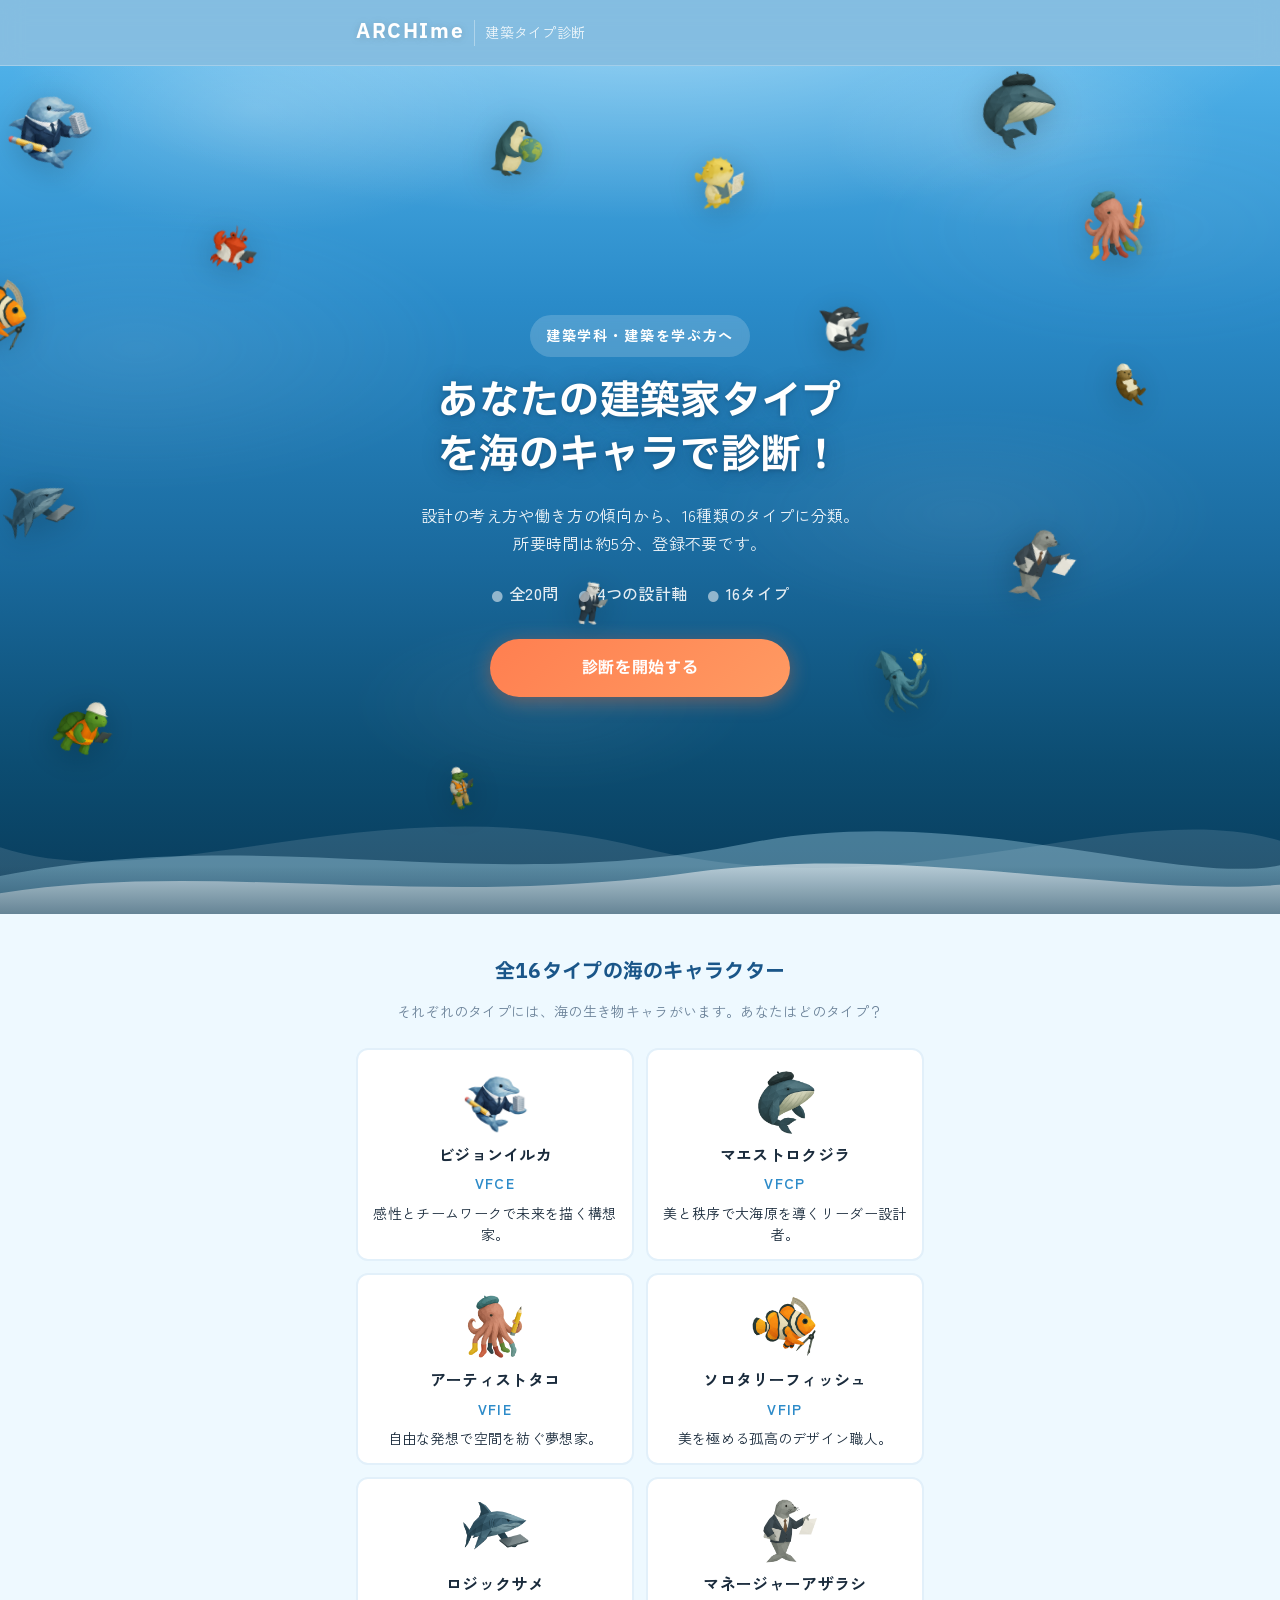
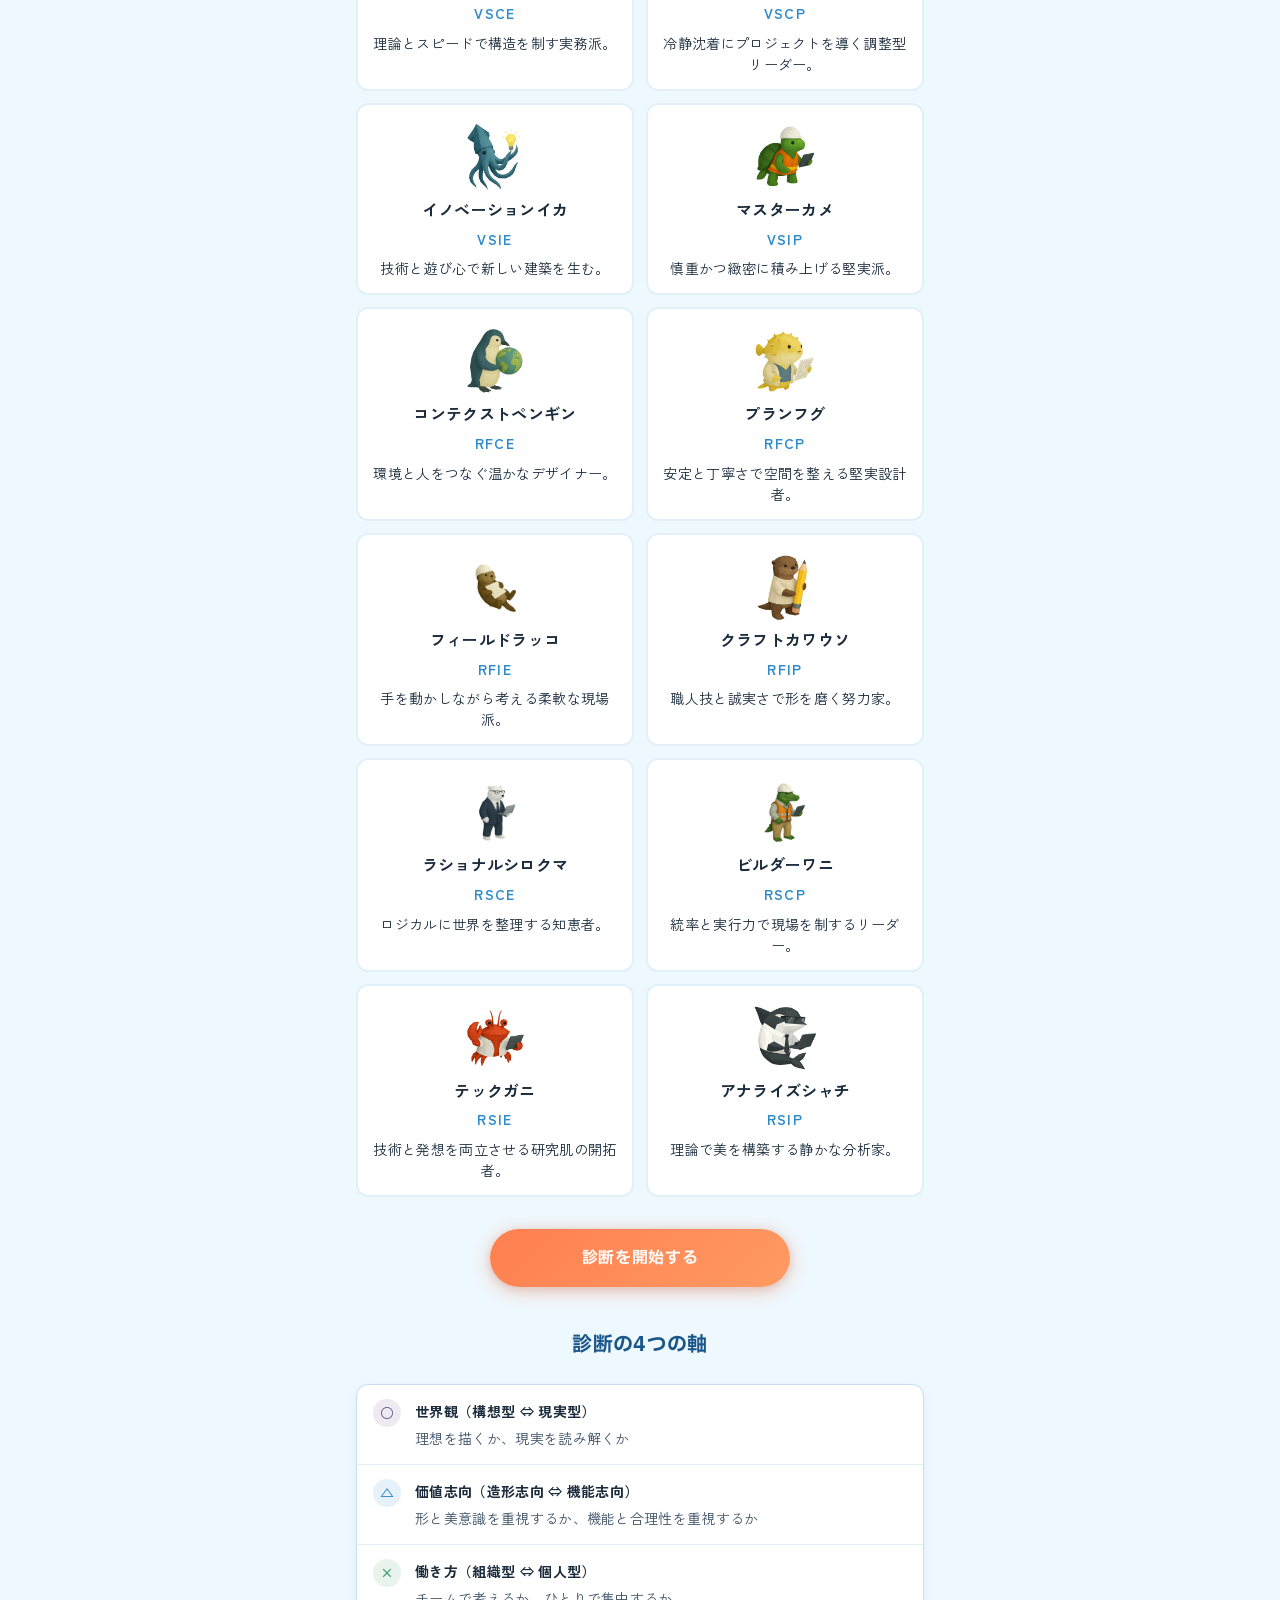
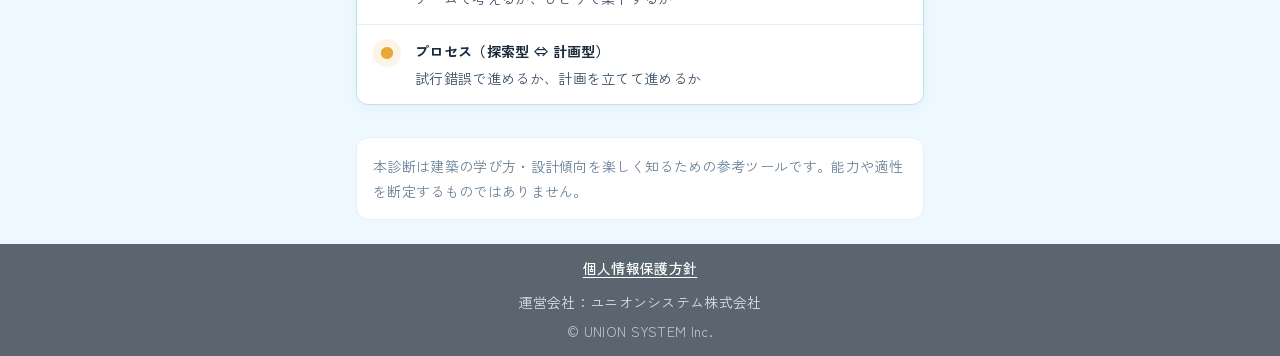
==== index.html @ 2ee2df5c "Enhance sharing functionality in index.html with a new share panel; update styles in style.css for i" ====
<!DOCTYPE html>
<html lang="ja">
<head>
<meta charset="UTF-8">
<meta name="viewport" content="width=device-width, initial-scale=1.0, viewport-fit=cover">
<title>ARCHIme｜建築タイプ診断</title>
<meta name="description" content="20問・約5分。4つの設計軸から、あなたの建築家タイプ（全16種）を診断します。">
<meta property="og:type" content="website">
<meta property="og:title" content="ARCHIme｜建築タイプ診断">
<meta property="og:description" content="あなたはどんな建築家タイプ？ 無料・登録不要で診断できます。">
<meta property="og:locale" content="ja_JP">
<meta property="og:image" content="assets/og.svg" id="meta-og-image">
<meta name="twitter:card" content="summary_large_image">
<link rel="icon" href="assets/favicon.svg" type="image/svg+xml">
<link rel="preconnect" href="https://fonts.googleapis.com">
<link rel="preconnect" href="https://fonts.gstatic.com" crossorigin>
<link href="https://fonts.googleapis.com/css2?family=IBM+Plex+Sans+JP:wght@500;600;700&family=Zen+Kaku+Gothic+New:wght@400;500;700&display=swap" rel="stylesheet">
<link rel="stylesheet" href="https://cdnjs.cloudflare.com/ajax/libs/font-awesome/6.5.1/css/all.min.css">
<link rel="stylesheet" href="assets/css/style.css">
<script async src="https://www.googletagmanager.com/gtag/js?id=G-6DW8SG2958"></script>
<script>
  window.dataLayer = window.dataLayer || [];
  function gtag(){dataLayer.push(arguments);}
  gtag('js', new Date());
  gtag('config', 'G-6DW8SG2958');
</script>
</head>
<body class="view-intro">

<header class="site-header">
  <div class="site-header-inner">
    <a class="site-logo" href="#" onclick="restart();return false;">ARCHIme</a>
    <span class="site-tag">建築タイプ診断</span>
  </div>
</header>

<div class="app">

  <section id="view-intro" class="view active">
    <div class="hero-sea">
      <div class="hero-ocean-bg" aria-hidden="true">
        <div class="hero-sunlight"></div>
        <div class="hero-caustics"></div>
        <ul class="hero-bubbles">
          <li></li><li></li><li></li><li></li><li></li>
          <li></li><li></li><li></li><li></li><li></li>
        </ul>
      </div>
      <div class="hero-wave hero-wave-back" aria-hidden="true"></div>
      <div class="hero-wave hero-wave-mid" aria-hidden="true"></div>
      <div class="hero-wave hero-wave-front" aria-hidden="true"></div>
      <div class="hero-seabed" aria-hidden="true"></div>
      <div class="hero-chars" id="hero-chars" aria-hidden="true"></div>
      <div class="hero-content">
        <p class="hero-kicker">建築学科・建築を学ぶ方へ</p>
        <h1 class="hero-title">あなたの建築家タイプを海のキャラで診断！</h1>
        <p class="hero-lead">設計の考え方や働き方の傾向から、16種類のタイプに分類。<br>所要時間は約5分、登録不要です。</p>
        <div class="hero-meta">
          <span>全20問</span>
          <span>4つの設計軸</span>
          <span>16タイプ</span>
        </div>
        <button type="button" class="btn-cta" onclick="startQuiz()">診断を開始する</button>
      </div>
    </div>

    <div class="intro-body">
      <section class="types-zukan">
        <h2 class="section-title">全16タイプの海のキャラクター</h2>
        <p class="section-lead">それぞれのタイプには、海の生き物キャラがいます。あなたはどのタイプ？</p>
        <div class="types-grid" id="intro-types"></div>
        <div class="cta-wrap">
          <button type="button" class="btn-cta" onclick="startQuiz()">診断を開始する</button>
        </div>
      </section>

      <section class="axes-section">
        <h2 class="section-title">診断の4つの軸</h2>
        <ul class="axes-list">
          <li style="--ac:var(--axis-v)"><span class="sym">○</span><div><h3>世界観（構想型 ⇔ 現実型）</h3><p>理想を描くか、現実を読み解くか</p></div></li>
          <li style="--ac:var(--axis-f)"><span class="sym">△</span><div><h3>価値志向（造形志向 ⇔ 機能志向）</h3><p>形と美意識を重視するか、機能と合理性を重視するか</p></div></li>
          <li style="--ac:var(--axis-c)"><span class="sym">×</span><div><h3>働き方（組織型 ⇔ 個人型）</h3><p>チームで考えるか、ひとりで集中するか</p></div></li>
          <li style="--ac:var(--axis-e)"><span class="sym">●</span><div><h3>プロセス（探索型 ⇔ 計画型）</h3><p>試行錯誤で進めるか、計画を立てて進めるか</p></div></li>
        </ul>
      </section>

      <p class="disclaimer">本診断は建築の学び方・設計傾向を楽しく知るための参考ツールです。能力や適性を断定するものではありません。</p>
    </div>
  </section>

  <section id="view-quiz" class="view">
    <h2 class="quiz-page-title">質問に回答する</h2>
    <div class="quiz-sticky">
      <div class="quiz-progress-meta">
        <span class="count" id="prog-text">回答済み <em>0</em> / 20問</span>
        <span id="prog-pct">0%</span>
      </div>
      <div class="quiz-track"><div class="quiz-fill" id="prog-fill"></div></div>
      <p class="quiz-hint-top">下にスクロールしながら、おおよそ当てはまるものを選んでください。</p>
      <p class="quiz-milestone" id="quiz-milestone" aria-live="polite"></p>
    </div>
    <div class="q-list" id="q-list"></div>
    <button class="quiz-fab" id="quiz-fab" onclick="finishQuiz()">すべて回答しました — 結果を見る</button>
  </section>

  <section id="view-loading" class="view">
    <div class="load-wrap">
      <div class="load-dots"><i></i><i></i><i></i></div>
      <p>診断結果を集計しています</p>
      <span id="load-tease">4つの設計軸からタイプを判定中です</span>
    </div>
  </section>

  <section id="view-result" class="view">
    <div class="board-stage" id="board-stage">
      <p class="board-watermark">ARCHIme</p>
      <div class="board-sheet board-reveal">
        <div class="board-meta">
          <p class="board-label">TYPE RESULT</p>
          <p class="board-stamp" id="r-code"></p>
          <h1 class="board-name" id="r-name"></h1>
          <p class="board-tagline" id="r-tagline"></p>
          <div class="board-legend" id="r-pills"></div>
        </div>
        <div class="board-cutout" id="board-cutout">
          <span class="tape tape-tl" aria-hidden="true"></span>
          <span class="tape tape-br" aria-hidden="true"></span>
          <div class="cutout-inner">
            <img id="r-illust" class="cutout-illust" alt="" hidden>
            <div class="cutout-emoji" id="r-emoji"></div>
          </div>
        </div>
      </div>

      <div class="board-panel board-persona">
        <h2 class="board-section-title">人物像</h2>
        <p class="board-desc" id="r-desc"></p>
      </div>

      <div class="board-panel board-balance">
        <h2 class="board-section-title">4つの設計軸バランス</h2>
        <p class="board-balance-hint">20問の回答から、各軸でどちらの傾向が強いかを％で示しています。</p>
        <div class="axis-chart" id="r-bars"></div>
      </div>

      <div class="board-actions">
        <div class="board-share">
          <div class="share-expand-wrap">
            <button type="button" class="share-btn share-toggle" id="sh-share" onclick="toggleSharePanel()" aria-label="シェア">
              <i class="fa fa-share-alt"></i>
            </button>
            <div class="share-panel" id="sh-panel" hidden>
              <button type="button" class="share-panel-btn x" id="sh-x" aria-label="X（Twitter）でシェア">
                <i class="fa-brands fa-x-twitter"></i>
              </button>
              <button type="button" class="share-panel-btn insta" id="sh-insta" aria-label="Instagramでシェア">
                <i class="fa-brands fa-instagram"></i>
              </button>
            </div>
          </div>
          <button type="button" class="share-btn img" id="sh-img">画像保存</button>
          <button type="button" class="share-btn copy" id="sh-copy">URL</button>
        </div>
        <p class="share-status" id="sh-status"></p>
        <button type="button" class="board-open-sheet" onclick="openBoardSheet()">くわしく読む</button>
        <button type="button" class="btn-restart board-restart" onclick="restart()">最初からやり直す</button>
      </div>
    </div>

    <div class="board-sheet-overlay" id="board-overlay" onclick="closeBoardSheet(event)">
      <div class="board-sheet-panel" onclick="event.stopPropagation()">
        <div class="sheet-handle" aria-hidden="true"></div>
        <div class="sheet-head">
          <h2 class="sheet-title">設計シート詳細</h2>
          <button type="button" class="sheet-close" onclick="closeBoardSheet()" aria-label="閉じる">×</button>
        </div>
        <div class="sheet-scroll">
          <details class="sheet-section" open>
            <summary><span class="section-title">強み・気をつけたい点</span><span class="chev">▼</span></summary>
            <div class="section-body">
              <div class="sw-grid">
                <div class="sw-box s"><h4>強み</h4><div id="r-str"></div></div>
                <div class="sw-box w"><h4>気をつけたい点</h4><div id="r-wek"></div></div>
              </div>
            </div>
          </details>
          <details class="sheet-section" open>
            <summary><span class="section-title">建築学生あるある</span><span class="chev">▼</span></summary>
            <div class="section-body"><div class="linelist" id="r-anec"></div></div>
          </details>
          <details class="sheet-section" open>
            <summary><span class="section-title">向いている進路</span><span class="chev">▼</span></summary>
            <div class="section-body"><div class="taglist" id="r-career"></div></div>
          </details>
          <details class="sheet-section" open>
            <summary><span class="section-title">チームでの役割</span><span class="chev">▼</span></summary>
            <div class="section-body"><div class="linelist" id="r-role"></div></div>
          </details>
          <details class="sheet-section" open>
            <summary><span class="section-title">他タイプとの相性</span><span class="chev">▼</span></summary>
            <div class="section-body"><div class="compat-grid">
              <div><h4>相性が良いタイプ</h4><div id="r-good"></div></div>
              <div><h4>すれ違いやすいタイプ</h4><div id="r-bad"></div></div>
            </div></div>
          </details>
          <details class="sheet-section" open>
            <summary><span class="section-title">全16タイプ一覧</span><span class="chev">▼</span></summary>
            <div class="section-body"><div class="types-all-grid" id="r-all-types"></div></div>
          </details>
          <p class="disclaimer">本診断は建築の学び方・設計傾向を楽しく知るための参考ツールです。能力や適性を断定するものではありません。</p>
          <button type="button" class="btn-restart" onclick="restart()">最初からやり直す</button>
        </div>
      </div>
    </div>
  </section>

</div>

<footer class="site-footer">
  <div class="site-footer-inner">
    <a class="footer-link" href="https://www.unions.co.jp/privacy/" target="_blank" rel="noopener noreferrer">個人情報保護方針</a>
    <p class="footer-org">運営会社：ユニオンシステム株式会社</p>
    <p class="footer-copy">© UNION SYSTEM Inc.</p>
  </div>
</footer>

<canvas id="sr-canvas" class="sr-canvas" width="1080" height="1350"></canvas>

<script src="assets/js/app.js" defer></script>
</body>
</html>
---- assets/css/style.css ----
:root {
  --sea-900: #0c3d62;
  --sea-800: #1a5689;
  --sea-700: #2470a8;
  --sea-600: #2d8bc9;
  --sea-500: #5eb8e8;
  --sea-400: #89cff0;
  --sea-200: #b8e4f7;
  --sea-100: #dff3fc;
  --sea-50: #eef9ff;
  --accent: #ff7f50;
  --accent-dark: #e86a3a;
  --accent-glow: rgba(255, 127, 80, .4);
  --ink: #1a2b3c;
  --ink-soft: #3d5166;
  --ink-mute: #6b8299;
  --bg: var(--sea-50);
  --paper: #fff;
  --line: #c5dff0;
  --line-light: #e2f0fa;
  --type: var(--sea-800);
  --type-soft: var(--sea-100);
  --type-deep: var(--sea-900);
  --footer-bg: #5a6570;
  --radius: 12px;
  --radius-pill: 999px;
  --font: 'Zen Kaku Gothic New', 'Hiragino Sans', 'Yu Gothic', sans-serif;
  --font-display: 'IBM Plex Sans JP', 'Zen Kaku Gothic New', sans-serif;
  --max: 600px;
  --axis-v: #6b5b8a;
  --axis-f: #2d8bc9;
  --axis-c: #3d9a6e;
  --axis-e: #e8a838;
}

*, *::before, *::after { box-sizing: border-box; margin: 0; padding: 0; }
html { scroll-behavior: smooth; }
body {
  font-family: var(--font);
  font-size: 16px;
  color: var(--ink);
  background: var(--bg);
  line-height: 1.85;
  letter-spacing: .02em;
  -webkit-font-smoothing: antialiased;
  overflow-x: hidden;
}
button { font-family: inherit; cursor: pointer; border: none; background: none; }
a { color: inherit; text-decoration: none; }

/* ── Header ── */
.site-header {
  position: sticky;
  top: 0;
  z-index: 100;
  transition: background .3s, border-color .3s;
}
body.view-intro .site-header {
  background: rgba(46, 140, 200, .55);
  border-bottom: 1px solid rgba(255, 255, 255, .25);
  backdrop-filter: blur(12px);
  position: sticky;
}
body:not(.view-intro) .site-header {
  background: rgba(255, 255, 255, .94);
  border-bottom: 1px solid var(--line);
  backdrop-filter: blur(8px);
}
.site-header-inner {
  max-width: var(--max);
  margin: 0 auto;
  padding: 14px 16px;
  display: flex;
  align-items: baseline;
  gap: 10px;
}
.site-logo {
  font-family: var(--font-display);
  font-weight: 700;
  font-size: 20px;
  letter-spacing: .08em;
}
body.view-intro .site-logo { color: #fff; text-shadow: 0 1px 8px rgba(0,0,0,.15); }
body:not(.view-intro) .site-logo { color: var(--sea-800); }
.site-tag {
  font-size: 14px;
  padding-left: 10px;
  border-left: 1px solid rgba(255,255,255,.35);
}
body.view-intro .site-tag { color: rgba(255,255,255,.85); }
body:not(.view-intro) .site-tag { color: var(--ink-mute); border-left-color: var(--line); }

.app { max-width: var(--max); margin: 0 auto; }
body.view-intro .app { max-width: none; }
.view { display: none; }
.view.active { display: block; }

/* ── Hero (案1) ── */
.hero-sea {
  position: relative;
  min-height: calc(100dvh - 52px);
  min-height: calc(100svh - 52px);
  display: flex;
  align-items: center;
  justify-content: center;
  padding: 80px 12px 48px;
  overflow: hidden;
  background: linear-gradient(180deg, #4eb0e8 0%, #2a8bc9 28%, #1a6a9e 58%, #0c4d72 82%, #083a58 100%);
}
.hero-ocean-bg {
  position: absolute;
  inset: 0;
  pointer-events: none;
  z-index: 0;
}
.hero-sunlight {
  position: absolute;
  inset: 0;
  background:
    radial-gradient(ellipse 90% 45% at 50% -8%, rgba(255, 255, 255, .45) 0%, transparent 58%),
    radial-gradient(ellipse 40% 30% at 20% 5%, rgba(255, 255, 255, .18) 0%, transparent 50%),
    radial-gradient(ellipse 35% 25% at 80% 8%, rgba(255, 255, 255, .14) 0%, transparent 45%);
}
.hero-caustics {
  position: absolute;
  inset: -20%;
  opacity: .22;
  background:
    radial-gradient(ellipse 28% 18% at 22% 38%, rgba(255, 255, 255, .35) 0%, transparent 70%),
    radial-gradient(ellipse 22% 14% at 68% 52%, rgba(255, 255, 255, .28) 0%, transparent 68%),
    radial-gradient(ellipse 18% 12% at 45% 68%, rgba(255, 255, 255, .22) 0%, transparent 65%),
    radial-gradient(ellipse 24% 16% at 78% 28%, rgba(255, 255, 255, .2) 0%, transparent 70%);
  animation: causticsShift 14s ease-in-out infinite alternate;
}
@keyframes causticsShift {
  from { transform: translate(-2%, -1%) scale(1); }
  to { transform: translate(2%, 2%) scale(1.04); }
}
.hero-bubbles {
  position: absolute;
  inset: 0;
  list-style: none;
  margin: 0;
  padding: 0;
}
.hero-bubbles li {
  position: absolute;
  bottom: -20px;
  border-radius: 50%;
  background: radial-gradient(circle at 30% 28%, rgba(255, 255, 255, .75) 0%, rgba(255, 255, 255, .15) 45%, rgba(255, 255, 255, .05) 100%);
  border: 1px solid rgba(255, 255, 255, .35);
  animation: bubbleRise linear infinite;
}
.hero-bubbles li:nth-child(1)  { left: 8%;  width: 10px; height: 10px; animation-duration: 9s;  animation-delay: 0s; }
.hero-bubbles li:nth-child(2)  { left: 18%; width: 14px; height: 14px; animation-duration: 11s; animation-delay: 1.2s; }
.hero-bubbles li:nth-child(3)  { left: 32%; width: 8px;  height: 8px;  animation-duration: 8s;  animation-delay: 2.5s; }
.hero-bubbles li:nth-child(4)  { left: 48%; width: 16px; height: 16px; animation-duration: 13s; animation-delay: .8s; }
.hero-bubbles li:nth-child(5)  { left: 62%; width: 11px; height: 11px; animation-duration: 10s; animation-delay: 3s; }
.hero-bubbles li:nth-child(6)  { left: 74%; width: 9px;  height: 9px;  animation-duration: 12s; animation-delay: 1.8s; }
.hero-bubbles li:nth-child(7)  { left: 86%; width: 13px; height: 13px; animation-duration: 9.5s; animation-delay: 4s; }
.hero-bubbles li:nth-child(8)  { left: 12%; width: 7px;  height: 7px;  animation-duration: 14s; animation-delay: 5s; }
.hero-bubbles li:nth-child(9)  { left: 55%; width: 12px; height: 12px; animation-duration: 11.5s; animation-delay: 2s; }
.hero-bubbles li:nth-child(10) { left: 92%; width: 8px;  height: 8px;  animation-duration: 10.5s; animation-delay: 3.5s; }
@keyframes bubbleRise {
  0% { transform: translateY(0) translateX(0); opacity: 0; }
  8% { opacity: .85; }
  90% { opacity: .5; }
  100% { transform: translateY(-105vh) translateX(12px); opacity: 0; }
}
.hero-wave {
  position: absolute;
  left: 0;
  right: 0;
  bottom: 0;
  pointer-events: none;
  z-index: 1;
}
.hero-wave-back {
  height: 160px;
  background: url("data:image/svg+xml,%3Csvg xmlns='http://www.w3.org/2000/svg' viewBox='0 0 1200 120' preserveAspectRatio='none'%3E%3Cpath d='M0,70 C150,110 350,20 600,70 C850,120 1050,30 1200,65 L1200,120 L0,120 Z' fill='rgba(255,255,255,0.12)'/%3E%3C/svg%3E") center bottom / 100% 100% no-repeat;
  animation: waveDrift 9s ease-in-out infinite alternate;
}
.hero-wave-mid {
  height: 130px;
  background: url("data:image/svg+xml,%3Csvg xmlns='http://www.w3.org/2000/svg' viewBox='0 0 1200 120' preserveAspectRatio='none'%3E%3Cpath d='M0,85 C250,35 450,105 700,55 C900,15 1100,95 1200,75 L1200,120 L0,120 Z' fill='rgba(184,228,247,0.35)'/%3E%3C/svg%3E") center bottom / 100% 100% no-repeat;
  animation: waveDrift 7s ease-in-out infinite alternate-reverse;
}
.hero-wave-front {
  height: 100px;
  background: url("data:image/svg+xml,%3Csvg xmlns='http://www.w3.org/2000/svg' viewBox='0 0 1200 120' preserveAspectRatio='none'%3E%3Cpath d='M0,95 C200,55 400,115 650,70 C850,35 1050,100 1200,85 L1200,120 L0,120 Z' fill='rgba(255,255,255,0.55)'/%3E%3C/svg%3E") center bottom / 100% 100% no-repeat;
  animation: waveDrift 5s ease-in-out infinite alternate;
}
.hero-seabed {
  position: absolute;
  left: 0;
  right: 0;
  bottom: 0;
  height: 48px;
  z-index: 1;
  pointer-events: none;
  background: linear-gradient(180deg, transparent 0%, rgba(6, 50, 75, .45) 100%);
}
@keyframes waveDrift {
  from { transform: translateX(-3%); }
  to { transform: translateX(3%); }
}

.hero-chars {
  position: absolute;
  inset: 0;
  pointer-events: none;
  z-index: 2;
}
.hero-char {
  position: absolute;
  transform: rotate(var(--rot, 0deg));
  animation: charFloat var(--dur, 4s) ease-in-out var(--delay, 0s) infinite;
  filter: drop-shadow(0 6px 16px rgba(0,0,0,.22));
  pointer-events: none;
}
.hero-char img {
  display: block;
  width: 100%;
  height: 100%;
  object-fit: contain;
  object-position: center bottom;
  background: transparent;
}
@keyframes charFloat {
  0%, 100% { transform: translateY(0) rotate(var(--rot, 0deg)); }
  50% { transform: translateY(-12px) rotate(calc(var(--rot, 0deg) + 5deg)); }
}
@media (prefers-reduced-motion: reduce) {
  .hero-char, .hero-wave-back, .hero-wave-mid, .hero-wave-front, .hero-caustics, .hero-bubbles li { animation: none; }
  .hero-bubbles { display: none; }
}

.hero-content {
  position: relative;
  z-index: 3;
  width: min(100%, 700px);
  max-width: 700px;
  padding: 0 8px;
  text-align: center;
  color: #fff;
}
.hero-kicker {
  display: inline-block;
  font-size: 14px;
  font-weight: 700;
  letter-spacing: .12em;
  padding: 8px 16px;
  margin-bottom: 18px;
  background: rgba(255,255,255,.18);
  border-radius: var(--radius-pill);
  backdrop-filter: blur(4px);
  white-space: nowrap;
}
.hero-title {
  font-family: var(--font-display);
  font-weight: 700;
  font-size: clamp(28px, 6.2vw, 40px);
  line-height: 1.35;
  text-shadow: 0 2px 20px rgba(0, 40, 80, .35), 0 1px 4px rgba(0, 0, 0, .2);
  text-wrap: balance;
}
.hero-lead {
  margin-top: 18px;
  font-size: 16px;
  line-height: 1.75;
  color: rgba(255,255,255,.92);
  text-wrap: pretty;
}
.hero-meta {
  display: flex;
  justify-content: center;
  flex-wrap: nowrap;
  gap: 8px 20px;
  margin: 22px 0 30px;
  font-size: 16px;
  font-weight: 500;
  color: rgba(255,255,255,.88);
  white-space: nowrap;
}
.hero-meta span::before { content: '●'; font-size: 12px; margin-right: 6px; opacity: .6; vertical-align: middle; }

@media (max-width: 380px) {
  .hero-kicker { white-space: normal; }
  .hero-meta { flex-wrap: wrap; white-space: normal; justify-content: center; }
}

/* ── CTA Button ── */
.btn-cta {
  display: inline-flex;
  align-items: center;
  justify-content: center;
  width: 100%;
  max-width: 300px;
  padding: 17px 28px;
  border-radius: var(--radius-pill);
  font-family: var(--font-display);
  font-weight: 700;
  font-size: 16px;
  letter-spacing: .04em;
  color: #fff;
  background: linear-gradient(135deg, var(--accent) 0%, #ff9a62 100%);
  box-shadow: 0 4px 20px var(--accent-glow), 0 2px 8px rgba(0,0,0,.12);
  transition: transform .2s ease, box-shadow .2s ease;
}
.btn-cta:hover {
  transform: translateY(-2px);
  box-shadow: 0 8px 28px var(--accent-glow), 0 4px 12px rgba(0,0,0,.15);
}
.btn-cta:active { transform: translateY(0); }

/* ── Intro body ── */
.intro-body {
  max-width: var(--max);
  margin: 0 auto;
  padding: 40px 16px 24px;
}
.section-title {
  font-family: var(--font-display);
  font-weight: 700;
  font-size: 20px;
  color: var(--sea-800);
  text-align: center;
  margin-bottom: 8px;
}
.section-lead {
  font-size: 14px;
  color: var(--ink-mute);
  text-align: center;
  margin-bottom: 24px;
  line-height: 1.75;
}
.cta-wrap {
  display: flex;
  justify-content: center;
  margin-top: 32px;
}

/* ── Type cards (仕事図鑑 style) ── */
.types-zukan { margin-bottom: 40px; }
.types-grid {
  display: grid;
  grid-template-columns: repeat(2, 1fr);
  gap: 12px;
}
.type-card {
  display: flex;
  flex-direction: column;
  align-items: center;
  gap: 6px;
  padding: 16px 10px 14px;
  background: var(--paper);
  border: 2px solid var(--line-light);
  border-radius: var(--radius);
  text-align: center;
  transition: transform .25s ease, box-shadow .25s ease, border-color .25s ease;
  cursor: default;
}
.type-card:hover {
  transform: translateY(-5px) scale(1.02);
  border-color: var(--sea-400);
  box-shadow: 0 12px 32px rgba(26, 86, 137, .15);
}
.type-card-illust {
  width: 72px;
  height: 72px;
}
.type-card-illust .char-thumb {
  width: 72px;
  height: 72px;
}
.type-card-illust .char-thumb-fallback { font-size: 36px; }
.type-card-name {
  font-size: 16px;
  font-weight: 700;
  color: var(--ink);
  line-height: 1.35;
}
.type-card-tagline {
  font-size: 14px;
  color: var(--ink-muted);
  line-height: 1.5;
}
.type-card-code {
  font-size: 14px;
  font-weight: 700;
  letter-spacing: .1em;
  color: var(--sea-600);
}

/* ── Axes ── */
.axes-section { margin-bottom: 32px; }
.axes-list {
  list-style: none;
  margin-top: 20px;
  border-radius: var(--radius);
  border: 1px solid var(--line);
  background: var(--paper);
  overflow: hidden;
  box-shadow: 0 2px 12px rgba(26, 86, 137, .06);
}
.axes-list li {
  display: flex;
  gap: 14px;
  padding: 14px 16px;
  border-bottom: 1px solid var(--line-light);
  font-size: 14px;
}
.axes-list li:last-child { border-bottom: none; }
.axes-list .sym {
  flex: none;
  width: 28px;
  height: 28px;
  display: flex;
  align-items: center;
  justify-content: center;
  font-size: 14px;
  font-weight: 700;
  color: var(--ac);
  background: color-mix(in srgb, var(--ac) 12%, #fff);
  border-radius: 50%;
}
.axes-list h3 { font-size: 14px; font-weight: 700; margin-bottom: 2px; color: var(--ink); }
.axes-list p { font-size: 14px; color: var(--ink-soft); line-height: 1.65; }

.disclaimer {
  padding: 16px;
  background: var(--paper);
  border: 1px solid var(--line-light);
  border-radius: var(--radius);
  font-size: 14px;
  color: var(--ink-mute);
  line-height: 1.75;
}

/* ── Quiz ── */
body:not(.view-intro) .app { padding: 0 16px 56px; }
.quiz-page-title {
  padding: 24px 0 8px;
  font-family: var(--font-display);
  font-size: 20px;
  font-weight: 700;
  color: var(--sea-800);
}
.quiz-sticky {
  position: sticky;
  top: 49px;
  z-index: 50;
  margin: 0 -16px;
  padding: 12px 16px;
  background: rgba(238, 249, 255, .96);
  border-bottom: 1px solid var(--line);
  backdrop-filter: blur(8px);
}
.quiz-progress-meta {
  display: flex;
  justify-content: space-between;
  align-items: baseline;
  margin-bottom: 8px;
  font-size: 14px;
}
.quiz-progress-meta .count { font-weight: 700; color: var(--ink); }
.quiz-progress-meta .count em { font-style: normal; color: var(--sea-600); }
.quiz-track { height: 4px; background: var(--line-light); border-radius: 2px; overflow: hidden; }
.quiz-fill {
  height: 100%;
  width: 0;
  background: linear-gradient(90deg, var(--sea-600), var(--sea-500));
  border-radius: 2px;
  transition: width .35s ease;
}
.quiz-hint-top { margin-top: 8px; font-size: 14px; color: var(--ink-mute); }
.quiz-milestone {
  margin-top: 8px;
  min-height: 18px;
  font-size: 14px;
  font-weight: 700;
  color: var(--sea-700);
  text-align: center;
  opacity: 0;
  transition: opacity .3s;
}
.quiz-milestone.show { opacity: 1; }
.q-card.answered .q-opt { cursor: pointer; }
.q-edit-hint {
  display: none;
  margin-top: 8px;
  font-size: 14px;
  color: var(--ink-mute);
  text-align: center;
}
.q-card.answered .q-edit-hint { display: block; }
.q-list { padding: 16px 0 90px; display: flex; flex-direction: column; gap: 20px; }
.q-card {
  background: var(--paper);
  border: 1px solid var(--line);
  border-radius: var(--radius);
  padding: 20px 18px;
  scroll-margin-top: 110px;
  transition: opacity .25s;
  box-shadow: 0 2px 8px rgba(26, 86, 137, .04);
}
.q-card.answered { background: #fafcff; }
.q-card.current { border-color: var(--sea-500); border-left-width: 4px; }
.q-card.dim { opacity: .45; }
.q-head {
  display: flex;
  align-items: center;
  justify-content: space-between;
  margin-bottom: 14px;
  padding-bottom: 10px;
  border-bottom: 1px solid var(--line-light);
}
.q-num { font-size: 14px; font-weight: 700; color: var(--ink-mute); }
.q-axis { font-size: 14px; color: var(--ac); font-weight: 500; }
.q-stem {
  font-size: 16px;
  font-weight: 700;
  color: var(--ink);
  margin-bottom: 14px;
  line-height: 1.7;
}
.q-ab { display: flex; flex-direction: column; gap: 0; margin-bottom: 16px; border: 1px solid var(--line-light); border-radius: 8px; overflow: hidden; }
.q-line {
  display: flex;
  gap: 12px;
  padding: 12px 14px;
  font-size: 14px;
  line-height: 1.75;
  border-bottom: 1px solid var(--line-light);
}
.q-line:last-child { border-bottom: none; }
.q-tag {
  flex: none;
  width: 22px;
  height: 22px;
  display: flex;
  align-items: center;
  justify-content: center;
  font-size: 14px;
  font-weight: 700;
  border: 1px solid var(--line);
  color: var(--ink-soft);
  background: var(--sea-50);
  border-radius: 4px;
}
.q-scale {
  font-size: 14px;
  color: var(--ink-mute);
  margin-bottom: 10px;
  text-align: center;
}
.q-opts { display: grid; grid-template-columns: repeat(4, 1fr); gap: 6px; }
.q-opt {
  padding: 11px 4px;
  border: 1px solid var(--line);
  border-radius: 8px;
  background: var(--paper);
  font-size: 14px;
  font-weight: 500;
  line-height: 1.45;
  color: var(--ink-soft);
  transition: background .12s, border-color .12s, color .12s;
}
.q-opt small { display: block; font-size: 14px; color: var(--ink-mute); margin-top: 3px; }
.q-opt:hover:not(:disabled) { border-color: var(--sea-500); color: var(--ink); }
.q-opt.sel { border-color: var(--sea-600); background: var(--sea-600); color: #fff; }
.q-opt.sel small { color: rgba(255,255,255,.8); }
.q-opt:disabled { cursor: default; }
.q-done-badge {
  display: none;
  margin-top: 12px;
  font-size: 14px;
  color: var(--ink-mute);
  text-align: right;
}
.q-card.answered .q-done-badge { display: block; }
.quiz-fab {
  display: none;
  margin: 32px auto 48px;
  padding: 16px 36px;
  border-radius: var(--radius-pill);
  font-weight: 700;
  font-size: 16px;
  color: #fff;
  background: linear-gradient(135deg, var(--accent), var(--accent-dark));
  box-shadow: 0 6px 24px var(--accent-glow), 0 2px 8px rgba(0,0,0,.18);
  white-space: nowrap;
  transition: box-shadow .2s ease, transform .2s ease;
}
.quiz-fab.show {
  display: block;
}
.quiz-fab:hover {
  transform: translateY(-2px);
  box-shadow: 0 10px 32px var(--accent-glow), 0 4px 12px rgba(0,0,0,.22);
}

/* ── Loading ── */
.load-wrap {
  min-height: 60dvh;
  display: flex;
  flex-direction: column;
  align-items: center;
  justify-content: center;
  text-align: center;
  gap: 16px;
  padding: 48px 16px;
}
.load-dots { display: flex; gap: 6px; }
.load-dots i {
  width: 8px; height: 8px;
  background: var(--sea-600);
  border-radius: 50%;
  animation: blink 1.2s ease-in-out infinite;
}
.load-dots i:nth-child(2) { animation-delay: .2s; }
.load-dots i:nth-child(3) { animation-delay: .4s; }
@keyframes blink { 0%,80%,100% { opacity: .2; } 40% { opacity: 1; } }
.load-wrap p { font-size: 16px; font-weight: 700; color: var(--sea-800); }
.load-wrap span { font-size: 14px; color: var(--ink-mute); }

/* ── Result (sea theme) ── */
body.result-mode { background: var(--sea-100); }
body.result-mode .site-header { display: none; }
body.result-mode .app { max-width: none; padding: 0; }
body.result-mode .site-footer { display: none; }

#view-result.active { display: block; }

.board-stage {
  position: relative;
  min-height: 100dvh;
  padding: 28px 20px 40px;
  background: linear-gradient(180deg, var(--sea-100) 0%, var(--sea-200) 50%, var(--sea-100) 100%);
  overflow: hidden;
}
.board-watermark {
  position: absolute;
  top: 14px;
  right: 18px;
  font-family: var(--font-display);
  font-size: 14px;
  font-weight: 700;
  letter-spacing: .2em;
  color: rgba(26, 86, 137, .2);
}
.board-sheet {
  position: relative;
  display: flex;
  align-items: flex-start;
  justify-content: space-between;
  gap: 16px;
  max-width: 560px;
  margin: 0 auto;
  padding: 24px 20px 28px;
  background: rgba(255, 255, 255, .92);
  border: 1px solid rgba(45, 139, 201, .15);
  border-radius: var(--radius);
  box-shadow: 0 8px 32px rgba(26, 86, 137, .1);
}
.board-reveal {
  animation: boardIn .6s cubic-bezier(.22, 1, .36, 1) both;
}
@keyframes boardIn {
  from { opacity: 0; transform: translateY(16px) rotate(-.5deg); }
  to { opacity: 1; transform: none; }
}
.board-meta { flex: 1; min-width: 0; padding-top: 4px; }
.board-label {
  font-size: 14px;
  font-weight: 700;
  letter-spacing: .22em;
  color: var(--sea-600);
  margin-bottom: 10px;
}
.board-stamp {
  display: inline-block;
  font-size: 14px;
  font-weight: 700;
  letter-spacing: .3em;
  padding: 6px 14px;
  margin-bottom: 14px;
  color: var(--sea-800);
  border: 2px solid var(--sea-600);
  border-radius: 4px;
  transform: rotate(-4deg);
  background: rgba(255, 255, 255, .7);
}
.board-name {
  font-family: var(--font-display);
  font-weight: 700;
  font-size: clamp(26px, 7vw, 32px);
  line-height: 1.35;
  color: var(--ink);
  margin-bottom: 12px;
  border-bottom: 2px solid var(--sea-600);
  padding-bottom: 12px;
}
.board-tagline {
  font-size: 16px;
  line-height: 1.75;
  color: var(--ink-soft);
  margin-bottom: 18px;
}
.board-legend {
  display: flex;
  flex-wrap: wrap;
  gap: 6px;
}
.legend-item {
  display: inline-flex;
  align-items: center;
  gap: 5px;
  font-size: 14px;
  font-weight: 700;
  padding: 6px 10px;
  background: #fff;
  border: 1px solid var(--line);
  border-left: 3px solid var(--leg, var(--type));
  border-radius: 6px;
  white-space: nowrap;
}
.legend-item .leg-sym { opacity: .85; }
.legend-item .leg-letter { color: var(--sea-700); }

.board-cutout {
  position: relative;
  flex: 0 0 min(50vw, 240px);
  width: min(50vw, 240px);
  transform: rotate(3deg);
  filter: drop-shadow(6px 10px 18px rgba(26, 86, 137, .2));
}
.tape {
  position: absolute;
  width: 48px;
  height: 16px;
  background: rgba(184, 228, 247, .9);
  border: 1px solid rgba(45, 139, 201, .15);
  z-index: 2;
  pointer-events: none;
}
.tape-tl { top: -7px; left: 12%; transform: rotate(-32deg); }
.tape-br { bottom: -6px; right: 8%; transform: rotate(18deg); }
.cutout-inner {
  position: relative;
  width: 100%;
  aspect-ratio: 1;
  background: #fff;
  padding: 8px;
  border: 1px solid rgba(45, 139, 201, .2);
  border-radius: 8px;
  overflow: hidden;
}
.cutout-illust {
  position: absolute;
  inset: 8px;
  width: calc(100% - 16px);
  height: calc(100% - 16px);
  object-fit: contain;
  object-position: center bottom;
  z-index: 1;
}
.cutout-illust[hidden] { display: none; }
.cutout-emoji {
  position: absolute;
  inset: 0;
  display: flex;
  align-items: center;
  justify-content: center;
  font-size: clamp(72px, 20vw, 100px);
  line-height: 1;
  z-index: 0;
}
.cutout-inner.has-illust .cutout-emoji { display: none; }

.board-panel {
  max-width: 560px;
  margin: 16px auto 0;
  padding: 20px;
  background: rgba(255, 255, 255, .92);
  border: 1px solid rgba(45, 139, 201, .12);
  border-radius: var(--radius);
  box-shadow: 0 4px 20px rgba(26, 86, 137, .08);
}
.board-section-title {
  font-family: var(--font-display);
  font-size: 16px;
  font-weight: 700;
  margin-bottom: 10px;
  padding-bottom: 8px;
  border-bottom: 2px solid var(--sea-600);
  color: var(--sea-800);
}
.board-desc {
  font-size: 16px;
  line-height: 1.9;
  color: var(--ink-soft);
}
.board-balance-hint {
  font-size: 14px;
  line-height: 1.7;
  color: var(--ink-mute);
  margin-bottom: 16px;
}
.axis-chart { display: flex; flex-direction: column; gap: 20px; }
.axis-chart-row { --ax: var(--type); }
.axis-chart-head {
  display: flex;
  align-items: center;
  gap: 8px;
  margin-bottom: 10px;
  flex-wrap: wrap;
}
.axis-chart-sym {
  font-size: 14px;
  font-weight: 700;
  color: var(--ax);
}
.axis-chart-label {
  font-size: 14px;
  font-weight: 700;
  color: var(--ink);
}
.axis-chart-verdict {
  margin-left: auto;
  font-size: 14px;
  color: var(--ink-soft);
}
.axis-chart-verdict strong {
  font-size: 16px;
  color: var(--ax);
  font-weight: 700;
}
.axis-spectrum { width: 100%; }
.spec-track {
  position: relative;
  height: 12px;
  border-radius: 6px;
  overflow: visible;
  display: flex;
  background: var(--line-light);
}
.spec-zone { flex: 1; height: 100%; }
.spec-left {
  border-radius: 6px 0 0 6px;
  background: color-mix(in srgb, var(--ax) 18%, #fff);
}
.spec-right {
  border-radius: 0 6px 6px 0;
  background: color-mix(in srgb, var(--ax) 8%, #fff);
}
.spec-threshold {
  position: absolute;
  left: 46.67%;
  top: -2px;
  bottom: -2px;
  width: 2px;
  background: var(--ink-mute);
  opacity: .35;
  transform: translateX(-50%);
  z-index: 1;
}
.spec-dot {
  position: absolute;
  top: 50%;
  width: 18px;
  height: 18px;
  margin-left: -9px;
  border-radius: 50%;
  background: var(--ax);
  border: 2px solid #fff;
  box-shadow: 0 2px 6px rgba(0, 0, 0, .2);
  transform: translateY(-50%);
  z-index: 2;
}
.spec-pcts {
  display: flex;
  justify-content: space-between;
  gap: 8px;
  margin-top: 8px;
  font-size: 14px;
  color: var(--ink-mute);
  line-height: 1.5;
}
.spec-side { flex: 1; }
.spec-side:last-child { text-align: right; }
.spec-side b { font-weight: 700; }
.spec-side em {
  font-style: normal;
  font-weight: 700;
  margin-left: 4px;
}
.spec-side.on { color: var(--ink); }
.spec-side.on em { color: var(--ax); }

.board-actions {
  max-width: 560px;
  margin: 20px auto 0;
  text-align: center;
}
.board-share {
  display: flex;
  justify-content: center;
  gap: 8px;
  flex-wrap: wrap;
}
.share-btn {
  padding: 12px 20px;
  font-size: 16px;
  font-weight: 700;
  border: 1px solid var(--line);
  background: #fff;
  color: var(--ink-soft);
  border-radius: var(--radius-pill);
}
.share-btn.share-toggle { background: var(--accent); color: #fff; border-color: var(--accent); width: 48px; height: 48px; padding: 0; display: inline-flex; align-items: center; justify-content: center; font-size: 18px; }
.share-btn.img { background: var(--sea-700); color: #fff; border-color: var(--sea-700); }
.share-expand-wrap {
  position: relative;
}
.share-panel {
  position: absolute;
  bottom: calc(100% + 10px);
  left: 50%;
  transform: translateX(-50%);
  display: flex;
  flex-direction: row;
  gap: 8px;
  background: #fff;
  border: 1px solid var(--line);
  border-radius: var(--radius-pill);
  padding: 8px 12px;
  box-shadow: 0 4px 20px rgba(0,0,0,.12);
  z-index: 10;
}
.share-panel[hidden] { display: none; }
.share-panel-btn {
  width: 44px;
  height: 44px;
  padding: 0;
  display: flex;
  align-items: center;
  justify-content: center;
  font-size: 20px;
  border-radius: 50%;
  border: none;
  cursor: pointer;
  transition: transform .15s ease, opacity .15s ease;
}
.share-panel-btn:hover { transform: scale(1.1); opacity: .9; }
.share-panel-btn.x { background: #000; color: #fff; }
.share-panel-btn.insta { background: linear-gradient(135deg, #f09433, #e6683c, #dc2743, #cc2366, #bc1888); color: #fff; }
.share-status {
  font-size: 14px;
  color: var(--ink-mute);
  min-height: 18px;
  margin: 12px 0 16px;
}
.board-open-sheet {
  display: block;
  width: 100%;
  padding: 16px;
  font-size: 17px;
  font-weight: 700;
  color: #fff;
  background: linear-gradient(135deg, var(--sea-700), var(--sea-600));
  border: none;
  border-radius: var(--radius-pill);
  margin-bottom: 10px;
}
.board-restart {
  margin-top: 0;
  background: transparent;
  border: 1px solid var(--line);
  color: var(--ink-soft);
  font-size: 16px;
  border-radius: var(--radius-pill);
}

.board-sheet-overlay {
  display: none;
  position: fixed;
  inset: 0;
  z-index: 300;
  background: rgba(12, 61, 98, .45);
  align-items: flex-end;
  justify-content: center;
  opacity: 0;
  transition: opacity .3s ease;
}
.board-sheet-overlay.is-visible { display: flex; }
.board-sheet-overlay.is-open { opacity: 1; }
.board-sheet-panel {
  width: 100%;
  max-width: 600px;
  max-height: 96dvh;
  background: var(--paper);
  border-radius: 16px 16px 0 0;
  transform: translateY(100%);
  transition: transform .35s cubic-bezier(.32, .72, 0, 1);
  display: flex;
  flex-direction: column;
}
.board-sheet-overlay.is-open .board-sheet-panel { transform: translateY(0); }
.sheet-handle {
  width: 40px;
  height: 4px;
  background: var(--line);
  border-radius: 2px;
  margin: 10px auto 0;
  flex: none;
}
.sheet-head {
  display: flex;
  align-items: center;
  justify-content: space-between;
  padding: 12px 20px 10px;
  border-bottom: 1px solid var(--line-light);
  flex: none;
}
.sheet-title {
  font-family: var(--font-display);
  font-size: 18px;
  font-weight: 700;
  color: var(--sea-800);
}
.sheet-close {
  width: 36px;
  height: 36px;
  font-size: 22px;
  line-height: 1;
  color: var(--ink-mute);
  border: 1px solid var(--line);
  border-radius: 50%;
  background: var(--paper);
}
.sheet-scroll {
  overflow-y: auto;
  padding: 8px 16px 28px;
  -webkit-overflow-scrolling: touch;
}
.sheet-section {
  border: 1px solid var(--line-light);
  border-radius: 8px;
  margin-top: 10px;
  background: var(--sea-50);
  overflow: hidden;
}
.sheet-section > summary {
  display: flex;
  align-items: center;
  justify-content: space-between;
  padding: 14px 14px;
  font-weight: 700;
  font-size: 16px;
  cursor: pointer;
  list-style: none;
  user-select: none;
}
.sheet-section > summary::-webkit-details-marker { display: none; }
.sheet-section .section-title {
  border-left: 3px solid var(--sea-600);
  padding-left: 10px;
  text-align: left;
  font-size: 16px;
  margin-bottom: 0;
}
.sheet-section .chev { font-size: 14px; color: var(--ink-mute); }
.sheet-section[open] .chev { transform: rotate(180deg); }
.sheet-section .section-body { padding: 0 14px 14px; }

.sw-grid {
  display: grid;
  grid-template-columns: 1fr 1fr;
  gap: 12px;
  margin-top: 16px;
}
.sw-box {
  background: var(--paper);
  border: 1px solid var(--line);
  border-radius: 8px;
  padding: 14px 16px;
}
.sw-box h4 {
  font-size: 14px;
  font-weight: 700;
  margin-bottom: 10px;
  padding-bottom: 8px;
  border-bottom: 1px solid var(--line-light);
}
.sw-box .item {
  font-size: 14px;
  padding: 7px 0;
  border-bottom: 1px dotted var(--line-light);
  line-height: 1.65;
  color: var(--ink-soft);
}
.sw-box .item:last-child { border: none; }

.linelist .li {
  font-size: 14px;
  padding: 10px 0;
  border-bottom: 1px solid var(--line-light);
  line-height: 1.75;
  color: var(--ink-soft);
}
.linelist .li:last-child { border: none; }
.taglist { display: flex; flex-direction: column; gap: 0; }
.taglist span {
  font-size: 14px;
  padding: 10px 0;
  border-bottom: 1px solid var(--line-light);
  color: var(--ink-soft);
  line-height: 1.65;
}
.taglist span:last-child { border: none; }
.compat-grid h4 { font-size: 14px; font-weight: 700; margin-bottom: 8px; color: var(--ink); }
.compat-item {
  display: flex;
  gap: 10px;
  align-items: flex-start;
  font-size: 14px;
  padding: 10px 0;
  border-bottom: 1px solid var(--line-light);
  line-height: 1.65;
  color: var(--ink-soft);
}
.compat-item b { color: var(--sea-700); font-weight: 700; }

.char-thumb {
  position: relative;
  display: flex;
  align-items: center;
  justify-content: center;
  flex: none;
  overflow: hidden;
}
.char-thumb img {
  width: 100%;
  height: 100%;
  object-fit: contain;
  object-position: center bottom;
}
.char-thumb-fallback {
  font-size: 28px;
  line-height: 1;
}
.char-thumb.no-img img { display: none; }
.char-thumb:not(.no-img) .char-thumb-fallback { display: none; }
.char-thumb-sm { width: 44px; height: 44px; }
.char-thumb-md { width: 72px; height: 72px; }

.types-all-grid {
  display: grid;
  grid-template-columns: repeat(2, 1fr);
  gap: 10px;
}
.type-chip {
  display: flex;
  flex-direction: column;
  align-items: center;
  gap: 8px;
  padding: 12px 8px;
  border: 1px solid var(--line-light);
  border-radius: 8px;
  background: var(--paper);
  text-align: center;
}
.type-chip-name {
  font-size: 14px;
  line-height: 1.4;
  color: var(--ink-soft);
  font-weight: 500;
}
.type-chip.you {
  border-color: var(--sea-500);
  background: var(--sea-100);
}
.type-chip.you .type-chip-name {
  color: var(--sea-800);
  font-weight: 700;
}

.btn-restart {
  display: block;
  width: 100%;
  margin-top: 20px;
  padding: 14px;
  border: 1px solid var(--line);
  background: var(--paper);
  font-weight: 500;
  font-size: 14px;
  color: var(--ink-soft);
  border-radius: var(--radius-pill);
}

/* ── Footer ── */
.site-footer {
  background: var(--footer-bg);
  color: rgba(255, 255, 255, .88);
  padding: 12px 16px;
  text-align: center;
  font-size: 14px;
  line-height: 1.8;
}
.site-footer-inner {
  max-width: var(--max);
  margin: 0 auto;
}
.footer-link {
  display: inline-block;
  color: #fff;
  font-weight: 500;
  margin-bottom: 8px;
  text-decoration: underline;
  text-underline-offset: 3px;
}
.footer-org { opacity: .9; }
.footer-copy { opacity: .7; font-size: 14px; margin-top: 4px; }

.sr-canvas { position: fixed; left: -9999px; top: 0; }

@media (min-width: 480px) {
  .types-grid { grid-template-columns: repeat(2, 1fr); }
  .types-all-grid { grid-template-columns: repeat(2, 1fr); }
  .type-chip-name { font-size: 14px; }
}

@media (max-width: 400px) {
  .q-opts { grid-template-columns: 1fr 1fr; }
  .sw-grid { grid-template-columns: 1fr; }
  .board-sheet { flex-direction: column-reverse; align-items: center; }
  .board-meta { width: 100%; }
  .board-cutout { flex: none; width: min(72vw, 280px); }
  .hero-char { opacity: .85; }
}
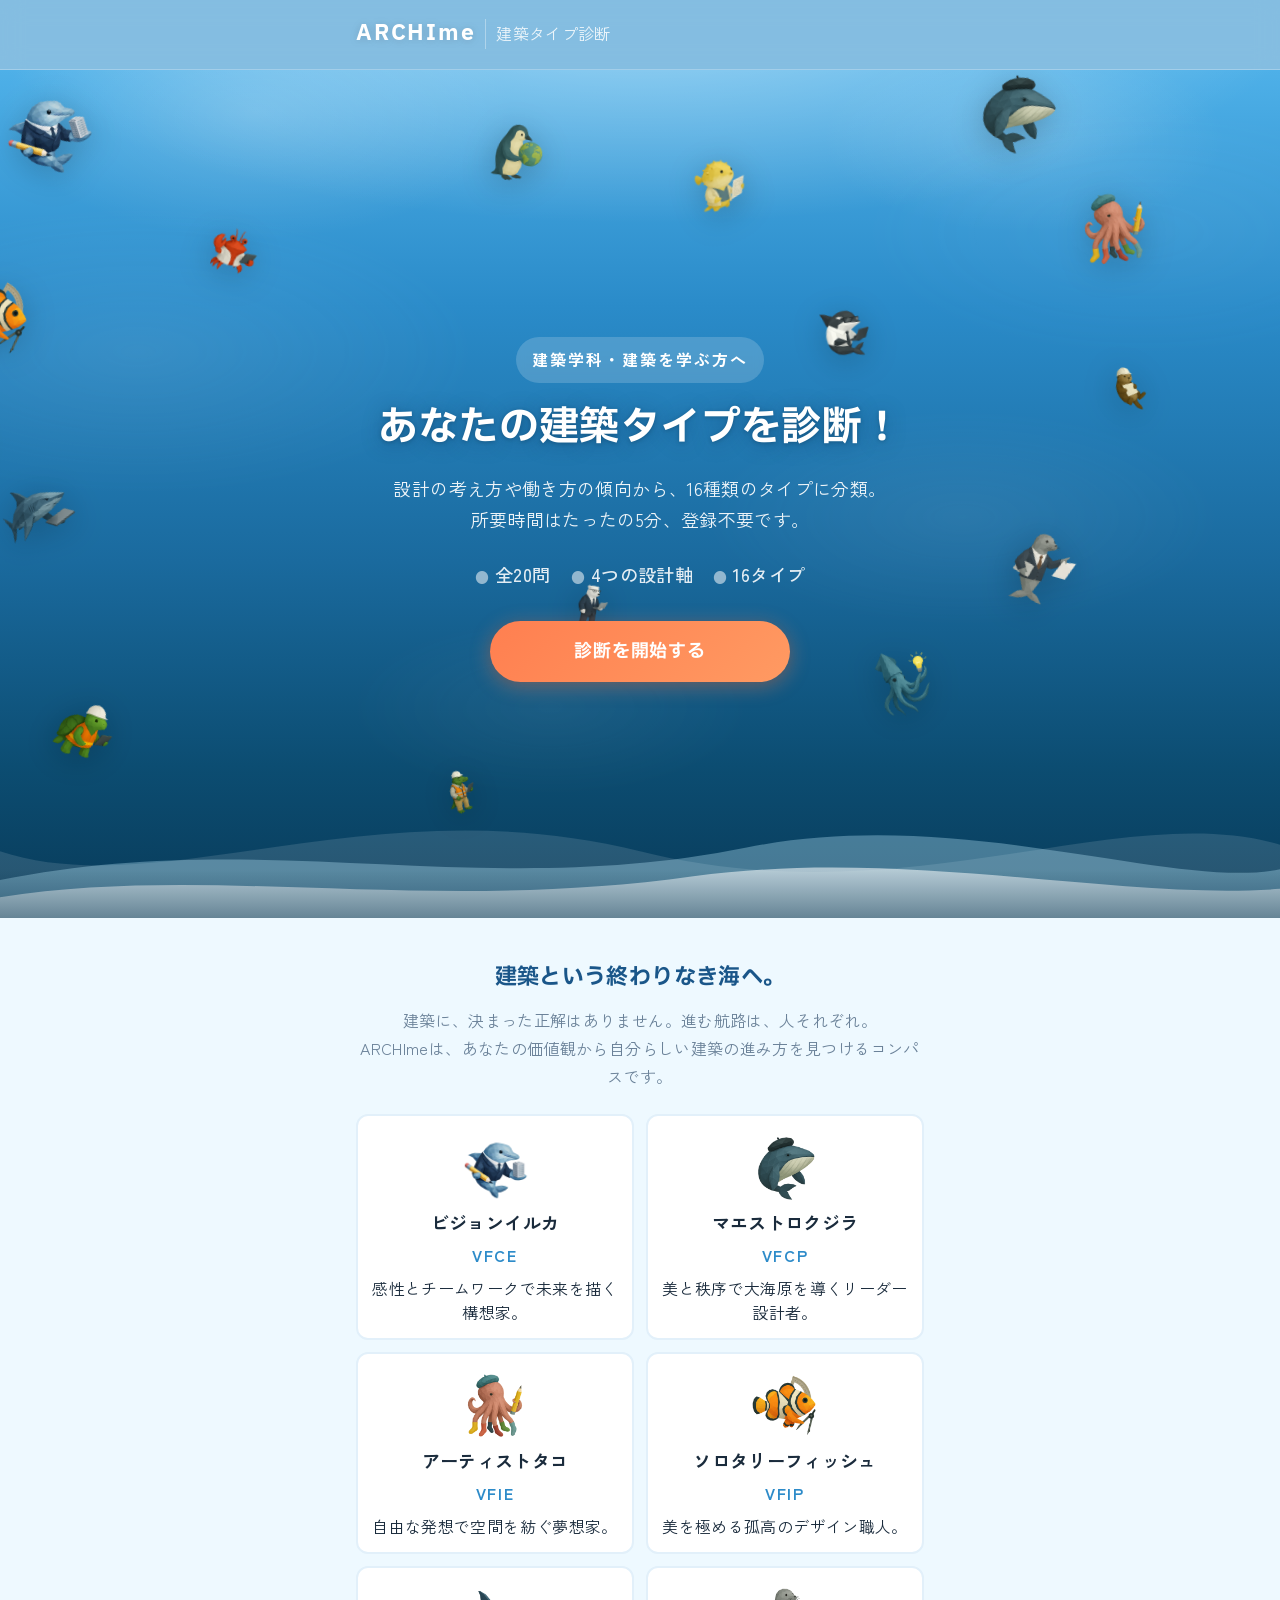
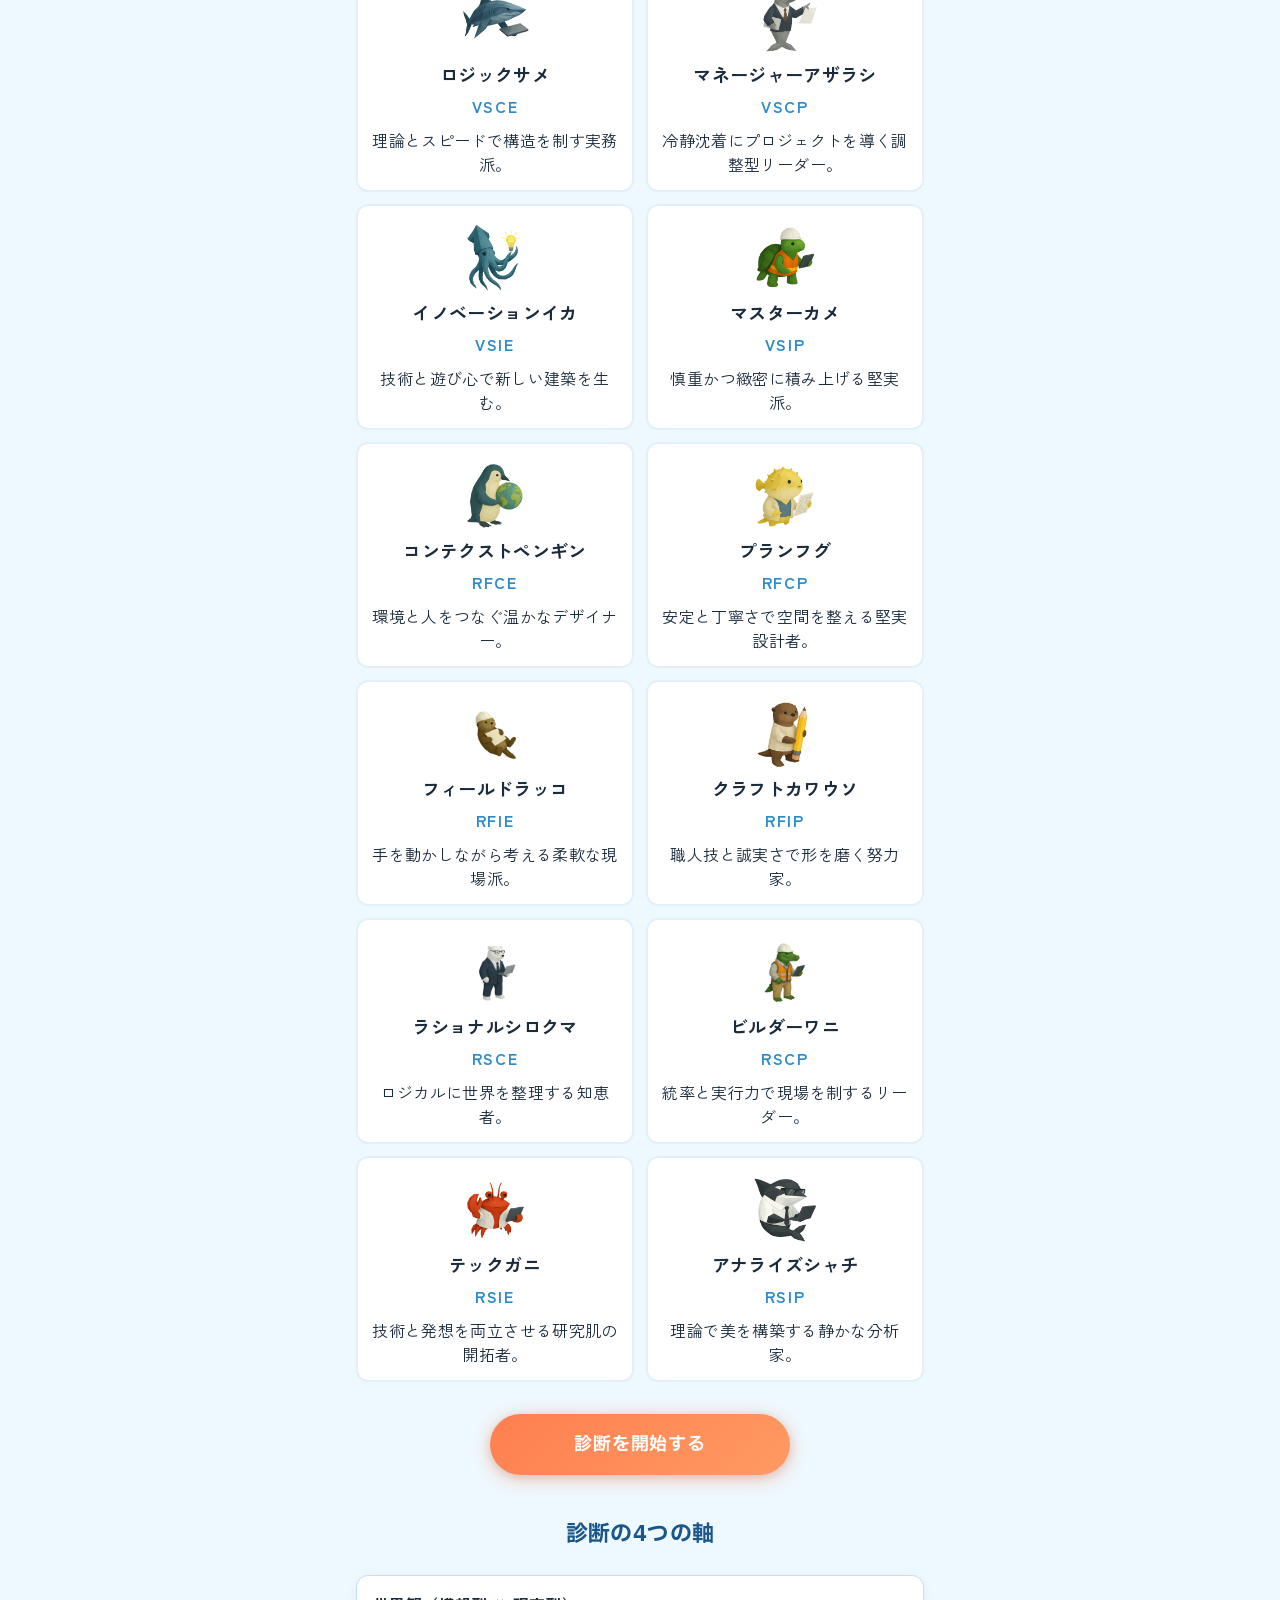
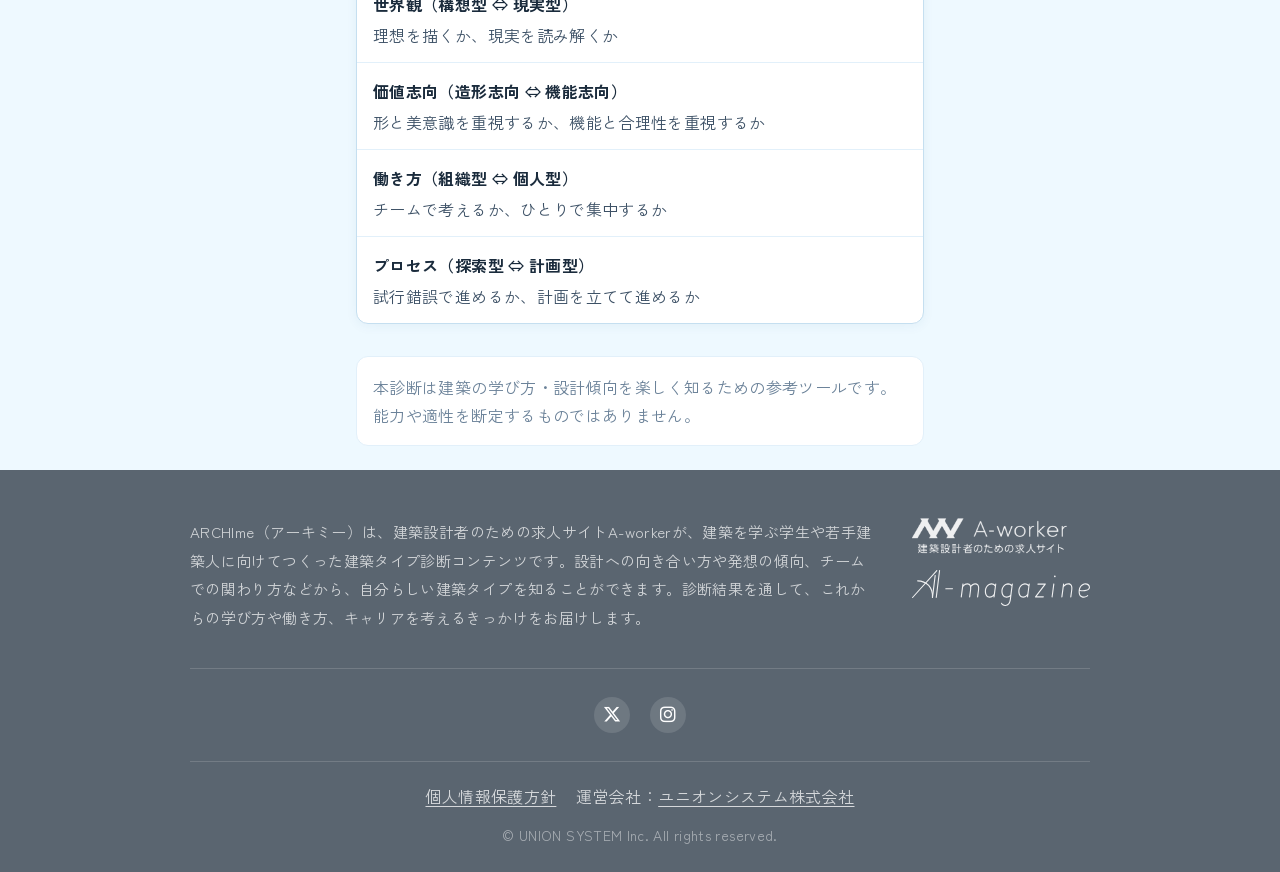
==== commit 955d4ffc: "fix:  updated some parts" ====
--- a/index.html
+++ b/index.html
@@ -53,8 +53,8 @@
       <div class="hero-chars" id="hero-chars" aria-hidden="true"></div>
       <div class="hero-content">
         <p class="hero-kicker">建築学科・建築を学ぶ方へ</p>
-        <h1 class="hero-title">あなたの建築家タイプを海のキャラで診断！</h1>
-        <p class="hero-lead">設計の考え方や働き方の傾向から、16種類のタイプに分類。<br>所要時間は約5分、登録不要です。</p>
+        <h1 class="hero-title">あなたの建築タイプを診断！</h1>
+        <p class="hero-lead">設計の考え方や働き方の傾向から、16種類のタイプに分類。<br>所要時間はたったの5分、登録不要です。</p>
         <div class="hero-meta">
           <span>全20問</span>
           <span>4つの設計軸</span>
@@ -66,8 +66,8 @@
 
     <div class="intro-body">
       <section class="types-zukan">
-        <h2 class="section-title">全16タイプの海のキャラクター</h2>
-        <p class="section-lead">それぞれのタイプには、海の生き物キャラがいます。あなたはどのタイプ？</p>
+        <h2 class="section-title">建築という終わりなき海へ。</h2>
+        <p class="section-lead">建築に、決まった正解はありません。進む航路は、人それぞれ。<br>ARCHImeは、あなたの価値観から自分らしい建築の進み方を見つけるコンパスです。</p>
         <div class="types-grid" id="intro-types"></div>
         <div class="cta-wrap">
           <button type="button" class="btn-cta" onclick="startQuiz()">診断を開始する</button>
@@ -77,10 +77,10 @@
       <section class="axes-section">
         <h2 class="section-title">診断の4つの軸</h2>
         <ul class="axes-list">
-          <li style="--ac:var(--axis-v)"><span class="sym">○</span><div><h3>世界観（構想型 ⇔ 現実型）</h3><p>理想を描くか、現実を読み解くか</p></div></li>
-          <li style="--ac:var(--axis-f)"><span class="sym">△</span><div><h3>価値志向（造形志向 ⇔ 機能志向）</h3><p>形と美意識を重視するか、機能と合理性を重視するか</p></div></li>
-          <li style="--ac:var(--axis-c)"><span class="sym">×</span><div><h3>働き方（組織型 ⇔ 個人型）</h3><p>チームで考えるか、ひとりで集中するか</p></div></li>
-          <li style="--ac:var(--axis-e)"><span class="sym">●</span><div><h3>プロセス（探索型 ⇔ 計画型）</h3><p>試行錯誤で進めるか、計画を立てて進めるか</p></div></li>
+          <li style="--ac:var(--axis-v)"><div><h3>世界観（構想型 ⇔ 現実型）</h3><p>理想を描くか、現実を読み解くか</p></div></li>
+          <li style="--ac:var(--axis-f)"><div><h3>価値志向（造形志向 ⇔ 機能志向）</h3><p>形と美意識を重視するか、機能と合理性を重視するか</p></div></li>
+          <li style="--ac:var(--axis-c)"><div><h3>働き方（組織型 ⇔ 個人型）</h3><p>チームで考えるか、ひとりで集中するか</p></div></li>
+          <li style="--ac:var(--axis-e)"><div><h3>プロセス（探索型 ⇔ 計画型）</h3><p>試行錯誤で進めるか、計画を立てて進めるか</p></div></li>
         </ul>
       </section>
 
@@ -141,6 +141,42 @@
         <h2 class="board-section-title">4つの設計軸バランス</h2>
         <p class="board-balance-hint">20問の回答から、各軸でどちらの傾向が強いかを％で示しています。</p>
         <div class="axis-chart" id="r-bars"></div>
+      </div>
+
+      <div class="board-panel">
+        <h2 class="board-section-title">強み・気をつけたい点</h2>
+        <div class="sw-grid">
+          <div class="sw-box s"><h4>強み</h4><div id="r-str"></div></div>
+          <div class="sw-box w"><h4>気をつけたい点</h4><div id="r-wek"></div></div>
+        </div>
+      </div>
+
+      <div class="board-panel">
+        <h2 class="board-section-title">建築学生あるある</h2>
+        <div class="linelist" id="r-anec"></div>
+      </div>
+
+      <div class="board-panel">
+        <h2 class="board-section-title">向いている進路</h2>
+        <div class="taglist" id="r-career"></div>
+      </div>
+
+      <div class="board-panel">
+        <h2 class="board-section-title">チームでの役割</h2>
+        <div class="linelist" id="r-role"></div>
+      </div>
+
+      <div class="board-panel">
+        <h2 class="board-section-title">他タイプとの相性</h2>
+        <div class="compat-grid">
+          <div><h4>相性が良いタイプ</h4><div id="r-good"></div></div>
+          <div><h4>すれ違いやすいタイプ</h4><div id="r-bad"></div></div>
+        </div>
+      </div>
+
+      <div class="board-panel">
+        <h2 class="board-section-title">全16タイプ一覧</h2>
+        <div class="types-all-grid" id="r-all-types"></div>
       </div>
 
       <div class="board-actions">
@@ -162,54 +198,12 @@
           <button type="button" class="share-btn copy" id="sh-copy">URL</button>
         </div>
         <p class="share-status" id="sh-status"></p>
-        <button type="button" class="board-open-sheet" onclick="openBoardSheet()">くわしく読む</button>
+        <a class="aworker-cta" href="https://a-worker.com/" target="_blank" rel="noopener noreferrer" onclick="gaEvent('aworker_click')">
+          <span class="aworker-cta-text">あなたのタイプにあった求人を<br>A-workerで探してみよう！</span>
+          <span class="aworker-cta-arrow" aria-hidden="true">→</span>
+        </a>
+        <p class="disclaimer">本診断は建築の学び方・設計傾向を楽しく知るための参考ツールです。能力や適性を断定するものではありません。</p>
         <button type="button" class="btn-restart board-restart" onclick="restart()">最初からやり直す</button>
-      </div>
-    </div>
-
-    <div class="board-sheet-overlay" id="board-overlay" onclick="closeBoardSheet(event)">
-      <div class="board-sheet-panel" onclick="event.stopPropagation()">
-        <div class="sheet-handle" aria-hidden="true"></div>
-        <div class="sheet-head">
-          <h2 class="sheet-title">設計シート詳細</h2>
-          <button type="button" class="sheet-close" onclick="closeBoardSheet()" aria-label="閉じる">×</button>
-        </div>
-        <div class="sheet-scroll">
-          <details class="sheet-section" open>
-            <summary><span class="section-title">強み・気をつけたい点</span><span class="chev">▼</span></summary>
-            <div class="section-body">
-              <div class="sw-grid">
-                <div class="sw-box s"><h4>強み</h4><div id="r-str"></div></div>
-                <div class="sw-box w"><h4>気をつけたい点</h4><div id="r-wek"></div></div>
-              </div>
-            </div>
-          </details>
-          <details class="sheet-section" open>
-            <summary><span class="section-title">建築学生あるある</span><span class="chev">▼</span></summary>
-            <div class="section-body"><div class="linelist" id="r-anec"></div></div>
-          </details>
-          <details class="sheet-section" open>
-            <summary><span class="section-title">向いている進路</span><span class="chev">▼</span></summary>
-            <div class="section-body"><div class="taglist" id="r-career"></div></div>
-          </details>
-          <details class="sheet-section" open>
-            <summary><span class="section-title">チームでの役割</span><span class="chev">▼</span></summary>
-            <div class="section-body"><div class="linelist" id="r-role"></div></div>
-          </details>
-          <details class="sheet-section" open>
-            <summary><span class="section-title">他タイプとの相性</span><span class="chev">▼</span></summary>
-            <div class="section-body"><div class="compat-grid">
-              <div><h4>相性が良いタイプ</h4><div id="r-good"></div></div>
-              <div><h4>すれ違いやすいタイプ</h4><div id="r-bad"></div></div>
-            </div></div>
-          </details>
-          <details class="sheet-section" open>
-            <summary><span class="section-title">全16タイプ一覧</span><span class="chev">▼</span></summary>
-            <div class="section-body"><div class="types-all-grid" id="r-all-types"></div></div>
-          </details>
-          <p class="disclaimer">本診断は建築の学び方・設計傾向を楽しく知るための参考ツールです。能力や適性を断定するものではありません。</p>
-          <button type="button" class="btn-restart" onclick="restart()">最初からやり直す</button>
-        </div>
       </div>
     </div>
   </section>
@@ -218,9 +212,32 @@
 
 <footer class="site-footer">
   <div class="site-footer-inner">
-    <a class="footer-link" href="https://www.unions.co.jp/privacy/" target="_blank" rel="noopener noreferrer">個人情報保護方針</a>
-    <p class="footer-org">運営会社：ユニオンシステム株式会社</p>
-    <p class="footer-copy">© UNION SYSTEM Inc.</p>
+
+    <div class="footer-top">
+      <div class="footer-about">
+        <p>ARCHIme（アーキミー）は、建築設計者のための求人サイトA-workerが、建築を学ぶ学生や若手建築人に向けてつくった建築タイプ診断コンテンツです。設計への向き合い方や発想の傾向、チームでの関わり方などから、自分らしい建築タイプを知ることができます。診断結果を通して、これからの学び方や働き方、キャリアを考えるきっかけをお届けします。</p>
+      </div>
+      <div class="footer-brand-logos">
+        <a href="https://a-worker.com/" target="_blank" rel="noopener noreferrer">
+          <img src="assets/logo-Aworker.png" alt="A-worker" class="footer-logo-img">
+        </a>
+        <a href="https://info.a-worker.com/a-magazine/" target="_blank" rel="noopener noreferrer">
+          <img src="assets/A-magazine_logo_white.svg" alt="A-magazine" class="footer-logo-img">
+        </a>
+      </div>
+    </div>
+
+    <div class="footer-mid">
+      <a href="https://twitter.com/Aworker6" target="_blank" rel="noopener noreferrer" class="footer-social" aria-label="X（Twitter）"><i class="fa-brands fa-x-twitter"></i></a>
+      <a href="https://www.instagram.com/aworker_kenchiku/" target="_blank" rel="noopener noreferrer" class="footer-social" aria-label="Instagram"><i class="fa-brands fa-instagram"></i></a>
+    </div>
+
+    <div class="footer-bottom">
+      <a href="https://a-worker.com/policy" target="_blank" rel="noopener noreferrer" class="footer-link">個人情報保護方針</a>
+      <span class="footer-sep">運営会社：<a href="https://www.unions.co.jp/" target="_blank" rel="noopener noreferrer" class="footer-link">ユニオンシステム株式会社</a></span>
+      <p class="footer-copy">© UNION SYSTEM Inc. All rights reserved.</p>
+    </div>
+
   </div>
 </footer>
 
--- a/assets/css/style.css
+++ b/assets/css/style.css
@@ -37,7 +37,7 @@
 html { scroll-behavior: smooth; }
 body {
   font-family: var(--font);
-  font-size: 16px;
+  font-size: 18px;
   color: var(--ink);
   background: var(--bg);
   line-height: 1.85;
@@ -77,13 +77,13 @@
 .site-logo {
   font-family: var(--font-display);
   font-weight: 700;
-  font-size: 20px;
+  font-size: 22px;
   letter-spacing: .08em;
 }
 body.view-intro .site-logo { color: #fff; text-shadow: 0 1px 8px rgba(0,0,0,.15); }
 body:not(.view-intro) .site-logo { color: var(--sea-800); }
 .site-tag {
-  font-size: 14px;
+  font-size: 16px;
   padding-left: 10px;
   border-left: 1px solid rgba(255,255,255,.35);
 }
@@ -246,7 +246,7 @@
 }
 .hero-kicker {
   display: inline-block;
-  font-size: 14px;
+  font-size: 16px;
   font-weight: 700;
   letter-spacing: .12em;
   padding: 8px 16px;
@@ -266,7 +266,7 @@
 }
 .hero-lead {
   margin-top: 18px;
-  font-size: 16px;
+  font-size: 18px;
   line-height: 1.75;
   color: rgba(255,255,255,.92);
   text-wrap: pretty;
@@ -277,12 +277,12 @@
   flex-wrap: nowrap;
   gap: 8px 20px;
   margin: 22px 0 30px;
-  font-size: 16px;
+  font-size: 18px;
   font-weight: 500;
   color: rgba(255,255,255,.88);
   white-space: nowrap;
 }
-.hero-meta span::before { content: '●'; font-size: 12px; margin-right: 6px; opacity: .6; vertical-align: middle; }
+.hero-meta span::before { content: '●'; font-size: 14px; margin-right: 6px; opacity: .6; vertical-align: middle; }
 
 @media (max-width: 380px) {
   .hero-kicker { white-space: normal; }
@@ -300,7 +300,7 @@
   border-radius: var(--radius-pill);
   font-family: var(--font-display);
   font-weight: 700;
-  font-size: 16px;
+  font-size: 18px;
   letter-spacing: .04em;
   color: #fff;
   background: linear-gradient(135deg, var(--accent) 0%, #ff9a62 100%);
@@ -322,13 +322,13 @@
 .section-title {
   font-family: var(--font-display);
   font-weight: 700;
-  font-size: 20px;
+  font-size: 22px;
   color: var(--sea-800);
   text-align: center;
   margin-bottom: 8px;
 }
 .section-lead {
-  font-size: 14px;
+  font-size: 16px;
   color: var(--ink-mute);
   text-align: center;
   margin-bottom: 24px;
@@ -373,20 +373,20 @@
   width: 72px;
   height: 72px;
 }
-.type-card-illust .char-thumb-fallback { font-size: 36px; }
+.type-card-illust .char-thumb-fallback { font-size: 38px; }
 .type-card-name {
-  font-size: 16px;
+  font-size: 18px;
   font-weight: 700;
   color: var(--ink);
   line-height: 1.35;
 }
 .type-card-tagline {
-  font-size: 14px;
+  font-size: 16px;
   color: var(--ink-muted);
   line-height: 1.5;
 }
 .type-card-code {
-  font-size: 14px;
+  font-size: 16px;
   font-weight: 700;
   letter-spacing: .1em;
   color: var(--sea-600);
@@ -408,7 +408,7 @@
   gap: 14px;
   padding: 14px 16px;
   border-bottom: 1px solid var(--line-light);
-  font-size: 14px;
+  font-size: 16px;
 }
 .axes-list li:last-child { border-bottom: none; }
 .axes-list .sym {
@@ -418,21 +418,21 @@
   display: flex;
   align-items: center;
   justify-content: center;
-  font-size: 14px;
+  font-size: 16px;
   font-weight: 700;
   color: var(--ac);
   background: color-mix(in srgb, var(--ac) 12%, #fff);
   border-radius: 50%;
 }
-.axes-list h3 { font-size: 14px; font-weight: 700; margin-bottom: 2px; color: var(--ink); }
-.axes-list p { font-size: 14px; color: var(--ink-soft); line-height: 1.65; }
+.axes-list h3 { font-size: 16px; font-weight: 700; margin-bottom: 2px; color: var(--ink); }
+.axes-list p { font-size: 16px; color: var(--ink-soft); line-height: 1.65; }
 
 .disclaimer {
   padding: 16px;
   background: var(--paper);
   border: 1px solid var(--line-light);
   border-radius: var(--radius);
-  font-size: 14px;
+  font-size: 16px;
   color: var(--ink-mute);
   line-height: 1.75;
 }
@@ -442,7 +442,7 @@
 .quiz-page-title {
   padding: 24px 0 8px;
   font-family: var(--font-display);
-  font-size: 20px;
+  font-size: 22px;
   font-weight: 700;
   color: var(--sea-800);
 }
@@ -461,7 +461,7 @@
   justify-content: space-between;
   align-items: baseline;
   margin-bottom: 8px;
-  font-size: 14px;
+  font-size: 16px;
 }
 .quiz-progress-meta .count { font-weight: 700; color: var(--ink); }
 .quiz-progress-meta .count em { font-style: normal; color: var(--sea-600); }
@@ -473,11 +473,11 @@
   border-radius: 2px;
   transition: width .35s ease;
 }
-.quiz-hint-top { margin-top: 8px; font-size: 14px; color: var(--ink-mute); }
+.quiz-hint-top { margin-top: 8px; font-size: 16px; color: var(--ink-mute); }
 .quiz-milestone {
   margin-top: 8px;
   min-height: 18px;
-  font-size: 14px;
+  font-size: 16px;
   font-weight: 700;
   color: var(--sea-700);
   text-align: center;
@@ -489,7 +489,7 @@
 .q-edit-hint {
   display: none;
   margin-top: 8px;
-  font-size: 14px;
+  font-size: 16px;
   color: var(--ink-mute);
   text-align: center;
 }
@@ -515,10 +515,10 @@
   padding-bottom: 10px;
   border-bottom: 1px solid var(--line-light);
 }
-.q-num { font-size: 14px; font-weight: 700; color: var(--ink-mute); }
-.q-axis { font-size: 14px; color: var(--ac); font-weight: 500; }
+.q-num { font-size: 16px; font-weight: 700; color: var(--ink-mute); }
+.q-axis { font-size: 16px; color: var(--ac); font-weight: 500; }
 .q-stem {
-  font-size: 16px;
+  font-size: 18px;
   font-weight: 700;
   color: var(--ink);
   margin-bottom: 14px;
@@ -529,7 +529,7 @@
   display: flex;
   gap: 12px;
   padding: 12px 14px;
-  font-size: 14px;
+  font-size: 16px;
   line-height: 1.75;
   border-bottom: 1px solid var(--line-light);
 }
@@ -541,7 +541,7 @@
   display: flex;
   align-items: center;
   justify-content: center;
-  font-size: 14px;
+  font-size: 16px;
   font-weight: 700;
   border: 1px solid var(--line);
   color: var(--ink-soft);
@@ -549,7 +549,7 @@
   border-radius: 4px;
 }
 .q-scale {
-  font-size: 14px;
+  font-size: 16px;
   color: var(--ink-mute);
   margin-bottom: 10px;
   text-align: center;
@@ -560,13 +560,13 @@
   border: 1px solid var(--line);
   border-radius: 8px;
   background: var(--paper);
-  font-size: 14px;
+  font-size: 16px;
   font-weight: 500;
   line-height: 1.45;
   color: var(--ink-soft);
   transition: background .12s, border-color .12s, color .12s;
 }
-.q-opt small { display: block; font-size: 14px; color: var(--ink-mute); margin-top: 3px; }
+.q-opt small { display: block; font-size: 16px; color: var(--ink-mute); margin-top: 3px; }
 .q-opt:hover:not(:disabled) { border-color: var(--sea-500); color: var(--ink); }
 .q-opt.sel { border-color: var(--sea-600); background: var(--sea-600); color: #fff; }
 .q-opt.sel small { color: rgba(255,255,255,.8); }
@@ -574,7 +574,7 @@
 .q-done-badge {
   display: none;
   margin-top: 12px;
-  font-size: 14px;
+  font-size: 16px;
   color: var(--ink-mute);
   text-align: right;
 }
@@ -585,7 +585,7 @@
   padding: 16px 36px;
   border-radius: var(--radius-pill);
   font-weight: 700;
-  font-size: 16px;
+  font-size: 18px;
   color: #fff;
   background: linear-gradient(135deg, var(--accent), var(--accent-dark));
   box-shadow: 0 6px 24px var(--accent-glow), 0 2px 8px rgba(0,0,0,.18);
@@ -621,8 +621,8 @@
 .load-dots i:nth-child(2) { animation-delay: .2s; }
 .load-dots i:nth-child(3) { animation-delay: .4s; }
 @keyframes blink { 0%,80%,100% { opacity: .2; } 40% { opacity: 1; } }
-.load-wrap p { font-size: 16px; font-weight: 700; color: var(--sea-800); }
-.load-wrap span { font-size: 14px; color: var(--ink-mute); }
+.load-wrap p { font-size: 18px; font-weight: 700; color: var(--sea-800); }
+.load-wrap span { font-size: 16px; color: var(--ink-mute); }
 
 /* ── Result (sea theme) ── */
 body.result-mode { background: var(--sea-100); }
@@ -644,7 +644,7 @@
   top: 14px;
   right: 18px;
   font-family: var(--font-display);
-  font-size: 14px;
+  font-size: 16px;
   font-weight: 700;
   letter-spacing: .2em;
   color: rgba(26, 86, 137, .2);
@@ -672,7 +672,7 @@
 }
 .board-meta { flex: 1; min-width: 0; padding-top: 4px; }
 .board-label {
-  font-size: 14px;
+  font-size: 16px;
   font-weight: 700;
   letter-spacing: .22em;
   color: var(--sea-600);
@@ -680,7 +680,7 @@
 }
 .board-stamp {
   display: inline-block;
-  font-size: 14px;
+  font-size: 16px;
   font-weight: 700;
   letter-spacing: .3em;
   padding: 6px 14px;
@@ -702,7 +702,7 @@
   padding-bottom: 12px;
 }
 .board-tagline {
-  font-size: 16px;
+  font-size: 18px;
   line-height: 1.75;
   color: var(--ink-soft);
   margin-bottom: 18px;
@@ -716,7 +716,7 @@
   display: inline-flex;
   align-items: center;
   gap: 5px;
-  font-size: 14px;
+  font-size: 16px;
   font-weight: 700;
   padding: 6px 10px;
   background: #fff;
@@ -789,7 +789,7 @@
 }
 .board-section-title {
   font-family: var(--font-display);
-  font-size: 16px;
+  font-size: 18px;
   font-weight: 700;
   margin-bottom: 10px;
   padding-bottom: 8px;
@@ -797,12 +797,12 @@
   color: var(--sea-800);
 }
 .board-desc {
-  font-size: 16px;
+  font-size: 18px;
   line-height: 1.9;
   color: var(--ink-soft);
 }
 .board-balance-hint {
-  font-size: 14px;
+  font-size: 16px;
   line-height: 1.7;
   color: var(--ink-mute);
   margin-bottom: 16px;
@@ -817,22 +817,22 @@
   flex-wrap: wrap;
 }
 .axis-chart-sym {
-  font-size: 14px;
+  font-size: 16px;
   font-weight: 700;
   color: var(--ax);
 }
 .axis-chart-label {
-  font-size: 14px;
+  font-size: 16px;
   font-weight: 700;
   color: var(--ink);
 }
 .axis-chart-verdict {
   margin-left: auto;
-  font-size: 14px;
+  font-size: 16px;
   color: var(--ink-soft);
 }
 .axis-chart-verdict strong {
-  font-size: 16px;
+  font-size: 18px;
   color: var(--ax);
   font-weight: 700;
 }
@@ -883,7 +883,7 @@
   justify-content: space-between;
   gap: 8px;
   margin-top: 8px;
-  font-size: 14px;
+  font-size: 16px;
   color: var(--ink-mute);
   line-height: 1.5;
 }
@@ -911,14 +911,14 @@
 }
 .share-btn {
   padding: 12px 20px;
-  font-size: 16px;
+  font-size: 18px;
   font-weight: 700;
   border: 1px solid var(--line);
   background: #fff;
   color: var(--ink-soft);
   border-radius: var(--radius-pill);
 }
-.share-btn.share-toggle { background: var(--accent); color: #fff; border-color: var(--accent); width: 48px; height: 48px; padding: 0; display: inline-flex; align-items: center; justify-content: center; font-size: 18px; }
+.share-btn.share-toggle { background: var(--accent); color: #fff; border-color: var(--accent); width: 48px; height: 48px; padding: 0; display: inline-flex; align-items: center; justify-content: center; font-size: 20px; }
 .share-btn.img { background: var(--sea-700); color: #fff; border-color: var(--sea-700); }
 .share-expand-wrap {
   position: relative;
@@ -946,7 +946,7 @@
   display: flex;
   align-items: center;
   justify-content: center;
-  font-size: 20px;
+  font-size: 22px;
   border-radius: 50%;
   border: none;
   cursor: pointer;
@@ -956,123 +956,48 @@
 .share-panel-btn.x { background: #000; color: #fff; }
 .share-panel-btn.insta { background: linear-gradient(135deg, #f09433, #e6683c, #dc2743, #cc2366, #bc1888); color: #fff; }
 .share-status {
-  font-size: 14px;
+  font-size: 16px;
   color: var(--ink-mute);
   min-height: 18px;
   margin: 12px 0 16px;
 }
-.board-open-sheet {
-  display: block;
+.aworker-cta {
+  display: flex;
+  align-items: center;
+  justify-content: center;
+  gap: 12px;
   width: 100%;
-  padding: 16px;
+  padding: 18px 20px;
+  margin-bottom: 12px;
+  font-family: var(--font-display);
   font-size: 17px;
   font-weight: 700;
+  line-height: 1.5;
+  text-align: center;
   color: #fff;
-  background: linear-gradient(135deg, var(--sea-700), var(--sea-600));
-  border: none;
-  border-radius: var(--radius-pill);
-  margin-bottom: 10px;
+  background: linear-gradient(135deg, var(--accent) 0%, #ff9a62 100%);
+  border-radius: var(--radius);
+  box-shadow: 0 4px 20px var(--accent-glow), 0 2px 8px rgba(0, 0, 0, .12);
+  transition: transform .2s ease, box-shadow .2s ease;
+}
+.aworker-cta:hover {
+  transform: translateY(-2px);
+  box-shadow: 0 8px 28px var(--accent-glow), 0 4px 12px rgba(0, 0, 0, .15);
+}
+.aworker-cta:active { transform: translateY(0); }
+.aworker-cta-arrow {
+  flex: none;
+  font-size: 22px;
+  font-weight: 700;
 }
 .board-restart {
   margin-top: 0;
   background: transparent;
   border: 1px solid var(--line);
   color: var(--ink-soft);
-  font-size: 16px;
+  font-size: 18px;
   border-radius: var(--radius-pill);
 }
-
-.board-sheet-overlay {
-  display: none;
-  position: fixed;
-  inset: 0;
-  z-index: 300;
-  background: rgba(12, 61, 98, .45);
-  align-items: flex-end;
-  justify-content: center;
-  opacity: 0;
-  transition: opacity .3s ease;
-}
-.board-sheet-overlay.is-visible { display: flex; }
-.board-sheet-overlay.is-open { opacity: 1; }
-.board-sheet-panel {
-  width: 100%;
-  max-width: 600px;
-  max-height: 96dvh;
-  background: var(--paper);
-  border-radius: 16px 16px 0 0;
-  transform: translateY(100%);
-  transition: transform .35s cubic-bezier(.32, .72, 0, 1);
-  display: flex;
-  flex-direction: column;
-}
-.board-sheet-overlay.is-open .board-sheet-panel { transform: translateY(0); }
-.sheet-handle {
-  width: 40px;
-  height: 4px;
-  background: var(--line);
-  border-radius: 2px;
-  margin: 10px auto 0;
-  flex: none;
-}
-.sheet-head {
-  display: flex;
-  align-items: center;
-  justify-content: space-between;
-  padding: 12px 20px 10px;
-  border-bottom: 1px solid var(--line-light);
-  flex: none;
-}
-.sheet-title {
-  font-family: var(--font-display);
-  font-size: 18px;
-  font-weight: 700;
-  color: var(--sea-800);
-}
-.sheet-close {
-  width: 36px;
-  height: 36px;
-  font-size: 22px;
-  line-height: 1;
-  color: var(--ink-mute);
-  border: 1px solid var(--line);
-  border-radius: 50%;
-  background: var(--paper);
-}
-.sheet-scroll {
-  overflow-y: auto;
-  padding: 8px 16px 28px;
-  -webkit-overflow-scrolling: touch;
-}
-.sheet-section {
-  border: 1px solid var(--line-light);
-  border-radius: 8px;
-  margin-top: 10px;
-  background: var(--sea-50);
-  overflow: hidden;
-}
-.sheet-section > summary {
-  display: flex;
-  align-items: center;
-  justify-content: space-between;
-  padding: 14px 14px;
-  font-weight: 700;
-  font-size: 16px;
-  cursor: pointer;
-  list-style: none;
-  user-select: none;
-}
-.sheet-section > summary::-webkit-details-marker { display: none; }
-.sheet-section .section-title {
-  border-left: 3px solid var(--sea-600);
-  padding-left: 10px;
-  text-align: left;
-  font-size: 16px;
-  margin-bottom: 0;
-}
-.sheet-section .chev { font-size: 14px; color: var(--ink-mute); }
-.sheet-section[open] .chev { transform: rotate(180deg); }
-.sheet-section .section-body { padding: 0 14px 14px; }
 
 .sw-grid {
   display: grid;
@@ -1087,14 +1012,14 @@
   padding: 14px 16px;
 }
 .sw-box h4 {
-  font-size: 14px;
+  font-size: 16px;
   font-weight: 700;
   margin-bottom: 10px;
   padding-bottom: 8px;
   border-bottom: 1px solid var(--line-light);
 }
 .sw-box .item {
-  font-size: 14px;
+  font-size: 16px;
   padding: 7px 0;
   border-bottom: 1px dotted var(--line-light);
   line-height: 1.65;
@@ -1103,7 +1028,7 @@
 .sw-box .item:last-child { border: none; }
 
 .linelist .li {
-  font-size: 14px;
+  font-size: 16px;
   padding: 10px 0;
   border-bottom: 1px solid var(--line-light);
   line-height: 1.75;
@@ -1112,19 +1037,19 @@
 .linelist .li:last-child { border: none; }
 .taglist { display: flex; flex-direction: column; gap: 0; }
 .taglist span {
-  font-size: 14px;
+  font-size: 16px;
   padding: 10px 0;
   border-bottom: 1px solid var(--line-light);
   color: var(--ink-soft);
   line-height: 1.65;
 }
 .taglist span:last-child { border: none; }
-.compat-grid h4 { font-size: 14px; font-weight: 700; margin-bottom: 8px; color: var(--ink); }
+.compat-grid h4 { font-size: 16px; font-weight: 700; margin-bottom: 8px; color: var(--ink); }
 .compat-item {
   display: flex;
   gap: 10px;
   align-items: flex-start;
-  font-size: 14px;
+  font-size: 16px;
   padding: 10px 0;
   border-bottom: 1px solid var(--line-light);
   line-height: 1.65;
@@ -1147,7 +1072,7 @@
   object-position: center bottom;
 }
 .char-thumb-fallback {
-  font-size: 28px;
+  font-size: 30px;
   line-height: 1;
 }
 .char-thumb.no-img img { display: none; }
@@ -1172,7 +1097,7 @@
   text-align: center;
 }
 .type-chip-name {
-  font-size: 14px;
+  font-size: 16px;
   line-height: 1.4;
   color: var(--ink-soft);
   font-weight: 500;
@@ -1194,7 +1119,7 @@
   border: 1px solid var(--line);
   background: var(--paper);
   font-weight: 500;
-  font-size: 14px;
+  font-size: 16px;
   color: var(--ink-soft);
   border-radius: var(--radius-pill);
 }
@@ -1202,33 +1127,106 @@
 /* ── Footer ── */
 .site-footer {
   background: var(--footer-bg);
-  color: rgba(255, 255, 255, .88);
-  padding: 12px 16px;
+  color: rgba(255, 255, 255, .85);
+  padding: 48px 24px 24px;
+  font-size: 16px;
+  line-height: 1.8;
+}
+.site-footer-inner {
+  max-width: 900px;
+  margin: 0 auto;
+}
+
+/* top: description + brand links */
+.footer-top {
+  display: flex;
+  gap: 40px;
+  align-items: flex-start;
+  padding-bottom: 36px;
+  border-bottom: 1px solid rgba(255,255,255,.15);
+}
+.footer-about {
+  flex: 1;
+  font-size: 15px;
+  line-height: 1.9;
+  opacity: .85;
+}
+.footer-brand-logos {
+  display: flex;
+  flex-direction: column;
+  gap: 16px;
+  flex-shrink: 0;
+  justify-content: center;
+}
+.footer-logo-img {
+  display: block;
+  height: 36px;
+  width: auto;
+  opacity: .9;
+  transition: opacity .2s;
+}
+.footer-logo-img:hover { opacity: 1; }
+
+/* mid: logos + social icons */
+.footer-mid {
+  display: flex;
+  align-items: center;
+  justify-content: center;
+  gap: 20px;
+  padding: 28px 0;
+  border-bottom: 1px solid rgba(255,255,255,.15);
+}
+.footer-social {
+  display: inline-flex;
+  align-items: center;
+  justify-content: center;
+  width: 36px;
+  height: 36px;
+  border-radius: 50%;
+  background: rgba(255,255,255,.12);
+  color: #fff;
+  font-size: 18px;
+  transition: background .2s;
+}
+.footer-social:hover { background: rgba(255,255,255,.25); }
+
+/* bottom: legal */
+.footer-bottom {
+  display: flex;
+  align-items: center;
+  justify-content: center;
+  flex-wrap: wrap;
+  gap: 8px 20px;
+  padding-top: 20px;
   text-align: center;
-  font-size: 14px;
-  line-height: 1.8;
-}
-.site-footer-inner {
-  max-width: var(--max);
-  margin: 0 auto;
 }
 .footer-link {
-  display: inline-block;
-  color: #fff;
-  font-weight: 500;
-  margin-bottom: 8px;
+  color: rgba(255,255,255,.75);
   text-decoration: underline;
   text-underline-offset: 3px;
-}
-.footer-org { opacity: .9; }
-.footer-copy { opacity: .7; font-size: 14px; margin-top: 4px; }
+  transition: color .2s;
+}
+.footer-link:hover { color: #fff; }
+.footer-sep { color: rgba(255,255,255,.75); }
+.footer-copy {
+  width: 100%;
+  text-align: center;
+  opacity: .55;
+  font-size: 14px;
+  margin-top: 4px;
+}
+
+@media (max-width: 600px) {
+  .footer-top { flex-direction: column; gap: 24px; }
+  .footer-brand-links { flex-direction: row; }
+}
 
 .sr-canvas { position: fixed; left: -9999px; top: 0; }
 
 @media (min-width: 480px) {
   .types-grid { grid-template-columns: repeat(2, 1fr); }
   .types-all-grid { grid-template-columns: repeat(2, 1fr); }
-  .type-chip-name { font-size: 14px; }
+  .type-chip-name { font-size: 16px; }
 }
 
 @media (max-width: 400px) {
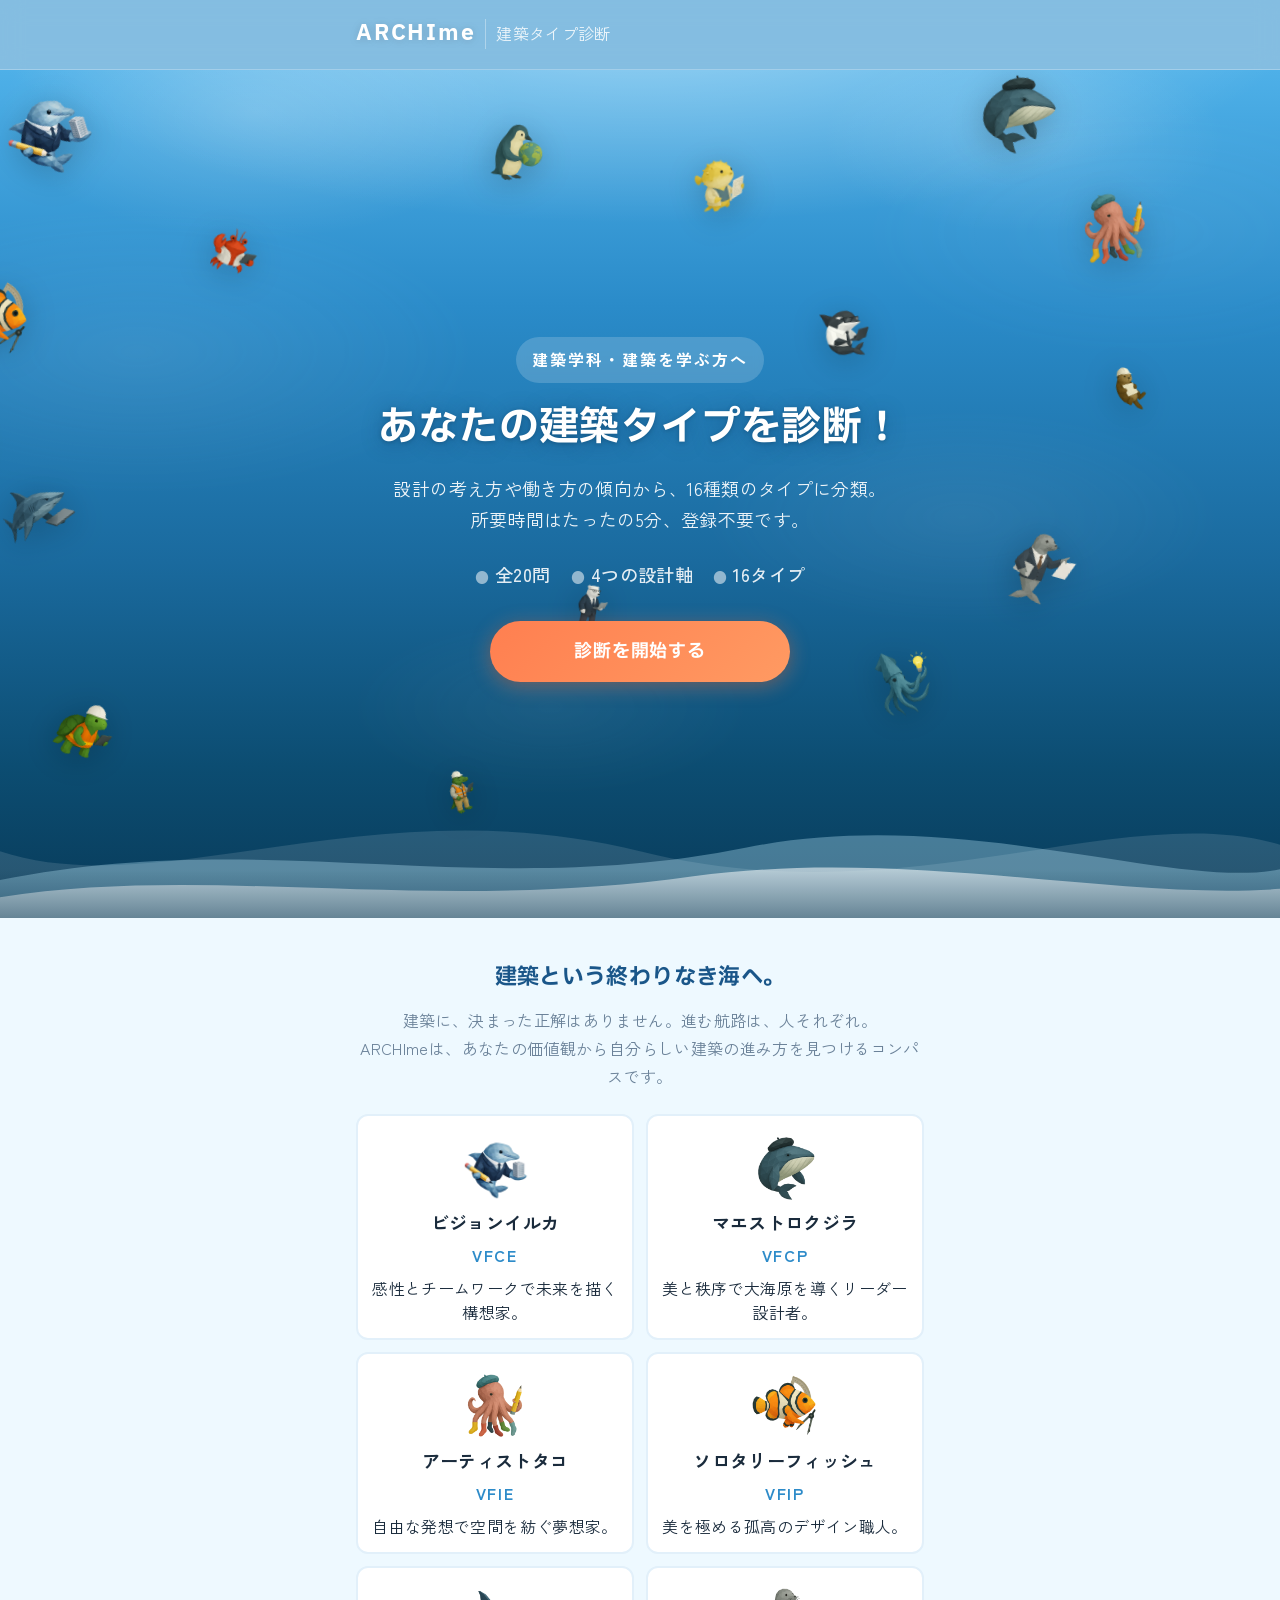
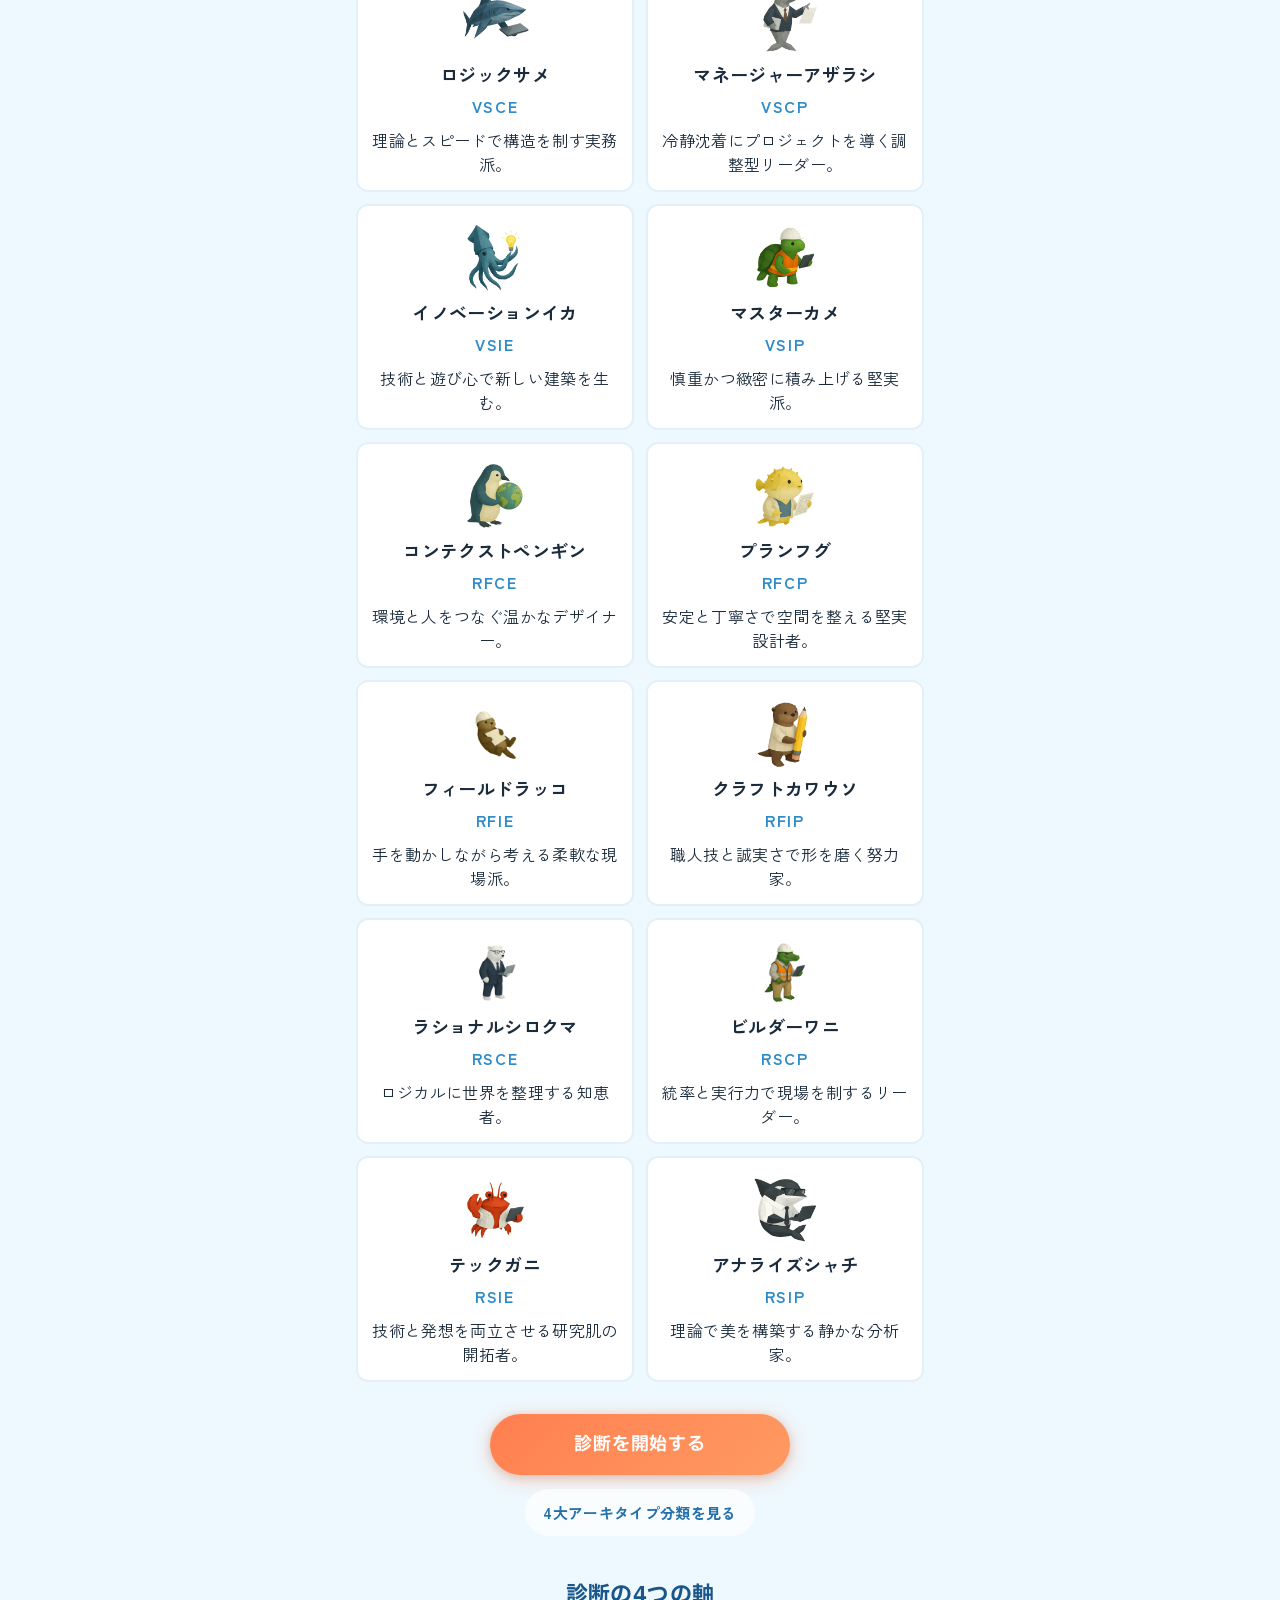
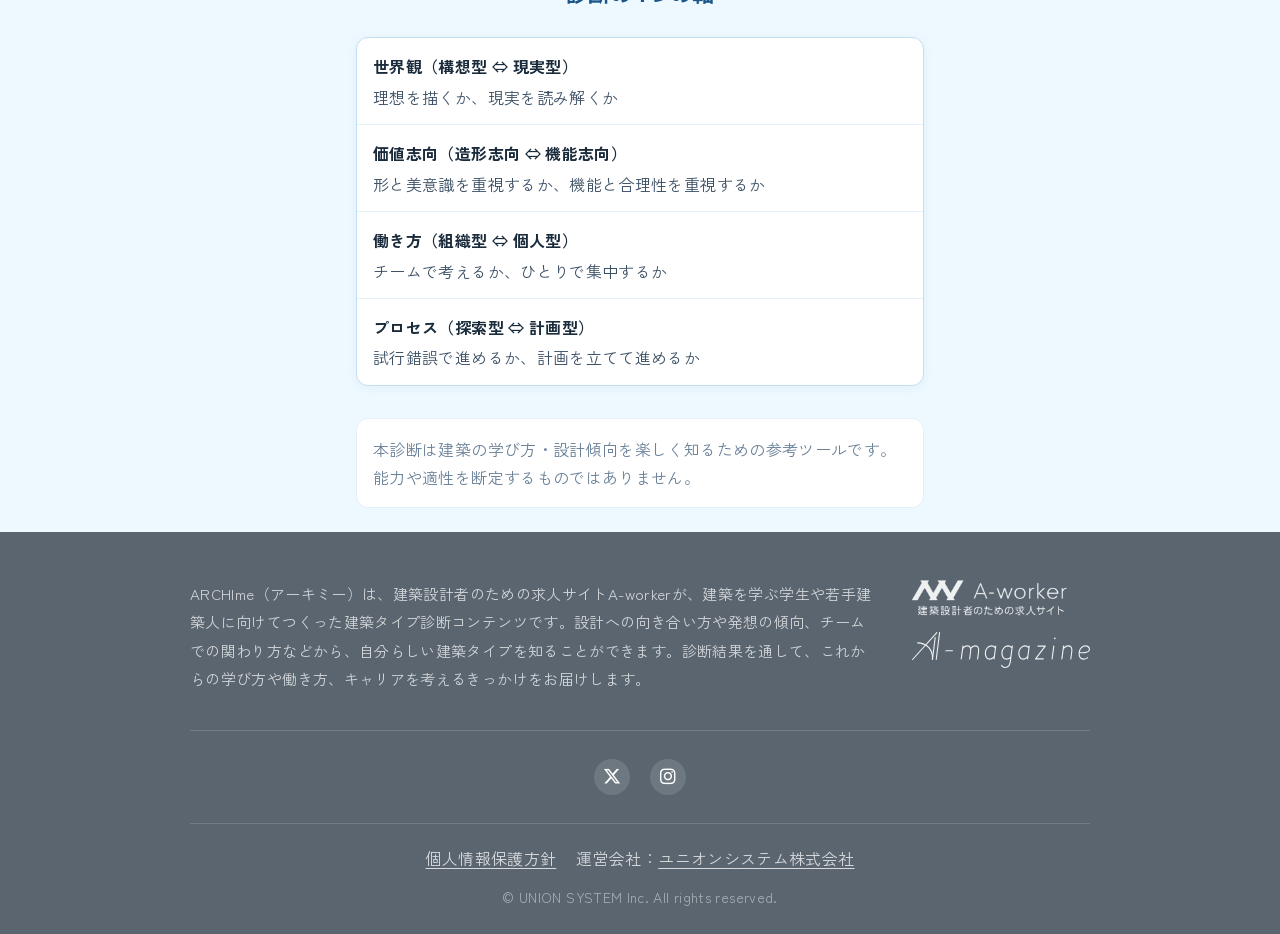
==== commit 102f4eac: "feat: add type page" ====
--- a/index.html
+++ b/index.html
@@ -65,12 +65,13 @@
     </div>
 
     <div class="intro-body">
-      <section class="types-zukan">
+      <section class="types-zukan" id="types">
         <h2 class="section-title">建築という終わりなき海へ。</h2>
         <p class="section-lead">建築に、決まった正解はありません。進む航路は、人それぞれ。<br>ARCHImeは、あなたの価値観から自分らしい建築の進み方を見つけるコンパスです。</p>
         <div class="types-grid" id="intro-types"></div>
         <div class="cta-wrap">
           <button type="button" class="btn-cta" onclick="startQuiz()">診断を開始する</button>
+          <a class="btn-sub" href="archetypes.html">4大アーキタイプ分類を見る</a>
         </div>
       </section>
 
@@ -127,13 +128,12 @@
           <span class="tape tape-br" aria-hidden="true"></span>
           <div class="cutout-inner">
             <img id="r-illust" class="cutout-illust" alt="" hidden>
-            <div class="cutout-emoji" id="r-emoji"></div>
           </div>
         </div>
       </div>
 
       <div class="board-panel board-persona">
-        <h2 class="board-section-title">人物像</h2>
+        <h2 class="board-section-title">性格的ディテール</h2>
         <p class="board-desc" id="r-desc"></p>
       </div>
 
@@ -144,26 +144,27 @@
       </div>
 
       <div class="board-panel">
-        <h2 class="board-section-title">強み・気をつけたい点</h2>
+        <h2 class="board-section-title">建築学生あるある</h2>
+        <div class="linelist" id="r-anec"></div>
+      </div>
+
+      <div class="board-panel">
+        <h2 class="board-section-title">強み・弱み</h2>
         <div class="sw-grid">
           <div class="sw-box s"><h4>強み</h4><div id="r-str"></div></div>
-          <div class="sw-box w"><h4>気をつけたい点</h4><div id="r-wek"></div></div>
-        </div>
-      </div>
-
-      <div class="board-panel">
-        <h2 class="board-section-title">建築学生あるある</h2>
-        <div class="linelist" id="r-anec"></div>
-      </div>
-
-      <div class="board-panel">
-        <h2 class="board-section-title">向いている進路</h2>
-        <div class="taglist" id="r-career"></div>
-      </div>
-
-      <div class="board-panel">
-        <h2 class="board-section-title">チームでの役割</h2>
+          <div class="sw-box w"><h4>弱み</h4><div id="r-wek"></div></div>
+        </div>
+      </div>
+
+      <div class="board-panel">
+        <h2 class="board-section-title">グループ課題での役割</h2>
         <div class="linelist" id="r-role"></div>
+      </div>
+
+      <div class="board-panel">
+        <h2 class="board-section-title">働く姿（情景描写）</h2>
+        <p class="board-desc" id="r-workscene"></p>
+        <div class="linelist" id="r-worknotes"></div>
       </div>
 
       <div class="board-panel">
@@ -175,8 +176,8 @@
       </div>
 
       <div class="board-panel">
-        <h2 class="board-section-title">全16タイプ一覧</h2>
-        <div class="types-all-grid" id="r-all-types"></div>
+        <h2 class="board-section-title">キャリアの方向性</h2>
+        <div class="taglist" id="r-career"></div>
       </div>
 
       <div class="board-actions">
--- a/assets/css/style.css
+++ b/assets/css/style.css
@@ -336,7 +336,9 @@
 }
 .cta-wrap {
   display: flex;
-  justify-content: center;
+  flex-direction: column;
+  align-items: center;
+  gap: 14px;
   margin-top: 32px;
 }
 
@@ -358,7 +360,8 @@
   border-radius: var(--radius);
   text-align: center;
   transition: transform .25s ease, box-shadow .25s ease, border-color .25s ease;
-  cursor: default;
+  cursor: pointer;
+  text-decoration: none;
 }
 .type-card:hover {
   transform: translateY(-5px) scale(1.02);
@@ -379,6 +382,8 @@
   font-weight: 700;
   color: var(--ink);
   line-height: 1.35;
+  word-break: keep-all;
+  overflow-wrap: break-word;
 }
 .type-card-tagline {
   font-size: 16px;
@@ -623,12 +628,142 @@
 @keyframes blink { 0%,80%,100% { opacity: .2; } 40% { opacity: 1; } }
 .load-wrap p { font-size: 18px; font-weight: 700; color: var(--sea-800); }
 .load-wrap span { font-size: 16px; color: var(--ink-mute); }
+#load-tease {
+  display: inline-flex;
+  align-items: center;
+  gap: 8px;
+}
+.load-tease-thumb { width: 40px; height: 40px; }
 
 /* ── Result (sea theme) ── */
 body.result-mode { background: var(--sea-100); }
 body.result-mode .site-header { display: none; }
 body.result-mode .app { max-width: none; padding: 0; }
 body.result-mode .site-footer { display: none; }
+
+/* ── Type detail page ── */
+body.type-page { background: var(--sea-100); }
+.type-detail .board-stage { min-height: auto; }
+.type-back { max-width: 560px; margin: 0 auto 16px; }
+.type-back-link {
+  display: inline-flex;
+  align-items: center;
+  font-size: 15px;
+  font-weight: 700;
+  color: var(--sea-700);
+  text-decoration: none;
+}
+.type-back-link:hover { text-decoration: underline; }
+.type-cta-lead {
+  font-size: 16px;
+  line-height: 1.75;
+  color: var(--ink-soft);
+  margin-bottom: 16px;
+}
+.type-cta-btn {
+  display: inline-flex;
+  align-items: center;
+  justify-content: center;
+  text-decoration: none;
+}
+
+/* ── Sub link (below main CTA) ── */
+.btn-sub {
+  display: inline-flex;
+  align-items: center;
+  justify-content: center;
+  font-size: 15px;
+  font-weight: 700;
+  color: var(--sea-700);
+  text-decoration: none;
+  padding: 10px 18px;
+  border: 1.5px solid var(--sea-300);
+  border-radius: 999px;
+  background: rgba(255, 255, 255, .7);
+  transition: background .2s ease, border-color .2s ease;
+}
+.btn-sub:hover { background: #fff; border-color: var(--sea-500); }
+
+/* ── Archetypes page ── */
+body.arch-page { background: var(--sea-100); }
+.arch-detail {
+  background: linear-gradient(180deg, var(--sea-100) 0%, var(--sea-200) 50%, var(--sea-100) 100%);
+  padding: 28px 20px 48px;
+}
+.arch-wrap { max-width: 880px; margin: 0 auto; }
+.arch-hero { text-align: center; margin: 8px 0 28px; }
+.arch-title {
+  font-family: var(--font-display);
+  font-weight: 700;
+  font-size: clamp(22px, 5.5vw, 30px);
+  color: var(--sea-800);
+  line-height: 1.4;
+  margin-bottom: 12px;
+}
+.arch-lead { font-size: 16px; color: var(--ink-soft); line-height: 1.8; }
+.arch-group {
+  background: rgba(255, 255, 255, .92);
+  border: 1px solid rgba(45, 139, 201, .15);
+  border-radius: var(--radius);
+  box-shadow: 0 8px 32px rgba(26, 86, 137, .08);
+  padding: 24px 20px 26px;
+  margin-bottom: 22px;
+}
+.arch-head { display: flex; align-items: center; gap: 14px; margin-bottom: 12px; }
+.arch-badge {
+  flex: none;
+  display: flex;
+  align-items: center;
+  justify-content: center;
+  width: 52px;
+  height: 52px;
+  border-radius: 14px;
+  background: linear-gradient(135deg, var(--sea-500), var(--sea-700));
+  color: #fff;
+  font-family: var(--font-display);
+  font-weight: 700;
+  font-size: 26px;
+}
+.arch-name {
+  font-family: var(--font-display);
+  font-weight: 700;
+  font-size: clamp(18px, 4.5vw, 22px);
+  color: var(--ink);
+  line-height: 1.35;
+}
+.arch-en {
+  display: block;
+  font-size: 13px;
+  font-weight: 600;
+  letter-spacing: .04em;
+  color: var(--sea-600);
+  margin-top: 2px;
+}
+.arch-sub { font-size: 15px; font-weight: 700; color: var(--sea-700); margin-top: 6px; }
+.arch-desc { font-size: 16px; line-height: 1.8; color: var(--ink-soft); margin-bottom: 18px; }
+.arch-types {
+  grid-template-columns: repeat(4, 1fr);
+}
+.arch-meta {
+  margin-top: 18px;
+  padding-top: 16px;
+  border-top: 1px dashed var(--line);
+  display: flex;
+  flex-direction: column;
+  gap: 8px;
+}
+.arch-meta div { display: flex; gap: 10px; align-items: baseline; flex-wrap: wrap; }
+.arch-meta dt {
+  flex: none;
+  font-size: 13px;
+  font-weight: 700;
+  color: #fff;
+  background: var(--sea-600);
+  padding: 3px 10px;
+  border-radius: 999px;
+}
+.arch-meta dd { font-size: 15px; color: var(--ink-soft); line-height: 1.7; }
+.arch-cta { text-align: center; margin-top: 8px; }
 
 #view-result.active { display: block; }
 
@@ -700,6 +835,8 @@
   margin-bottom: 12px;
   border-bottom: 2px solid var(--sea-600);
   padding-bottom: 12px;
+  word-break: keep-all;
+  overflow-wrap: break-word;
 }
 .board-tagline {
   font-size: 18px;
@@ -769,7 +906,7 @@
 .cutout-emoji {
   position: absolute;
   inset: 0;
-  display: flex;
+  display: none;
   align-items: center;
   justify-content: center;
   font-size: clamp(72px, 20vw, 100px);
@@ -1035,6 +1172,8 @@
   color: var(--ink-soft);
 }
 .linelist .li:last-child { border: none; }
+#r-worknotes { margin-top: 10px; }
+#r-worknotes:empty { margin-top: 0; }
 .taglist { display: flex; flex-direction: column; gap: 0; }
 .taglist span {
   font-size: 16px;
@@ -1047,14 +1186,18 @@
 .compat-grid h4 { font-size: 16px; font-weight: 700; margin-bottom: 8px; color: var(--ink); }
 .compat-item {
   display: flex;
-  gap: 10px;
-  align-items: flex-start;
-  font-size: 16px;
-  padding: 10px 0;
+  flex-direction: column;
+  gap: 8px;
+  font-size: 16px;
+  padding: 14px 0;
   border-bottom: 1px solid var(--line-light);
-  line-height: 1.65;
+  line-height: 1.75;
   color: var(--ink-soft);
 }
+.compat-item:last-child { border-bottom: none; }
+.compat-head-row { display: flex; gap: 10px; align-items: center; }
+.compat-head { color: var(--sea-700); font-weight: 700; font-size: 16px; }
+.compat-body { margin: 0; color: var(--ink-soft); line-height: 1.85; }
 .compat-item b { color: var(--sea-700); font-weight: 700; }
 
 .char-thumb {
@@ -1101,6 +1244,8 @@
   line-height: 1.4;
   color: var(--ink-soft);
   font-weight: 500;
+  word-break: keep-all;
+  overflow-wrap: break-word;
 }
 .type-chip.you {
   border-color: var(--sea-500);
@@ -1227,6 +1372,7 @@
   .types-grid { grid-template-columns: repeat(2, 1fr); }
   .types-all-grid { grid-template-columns: repeat(2, 1fr); }
   .type-chip-name { font-size: 16px; }
+  .arch-types { grid-template-columns: repeat(2, 1fr); }
 }
 
 @media (max-width: 400px) {
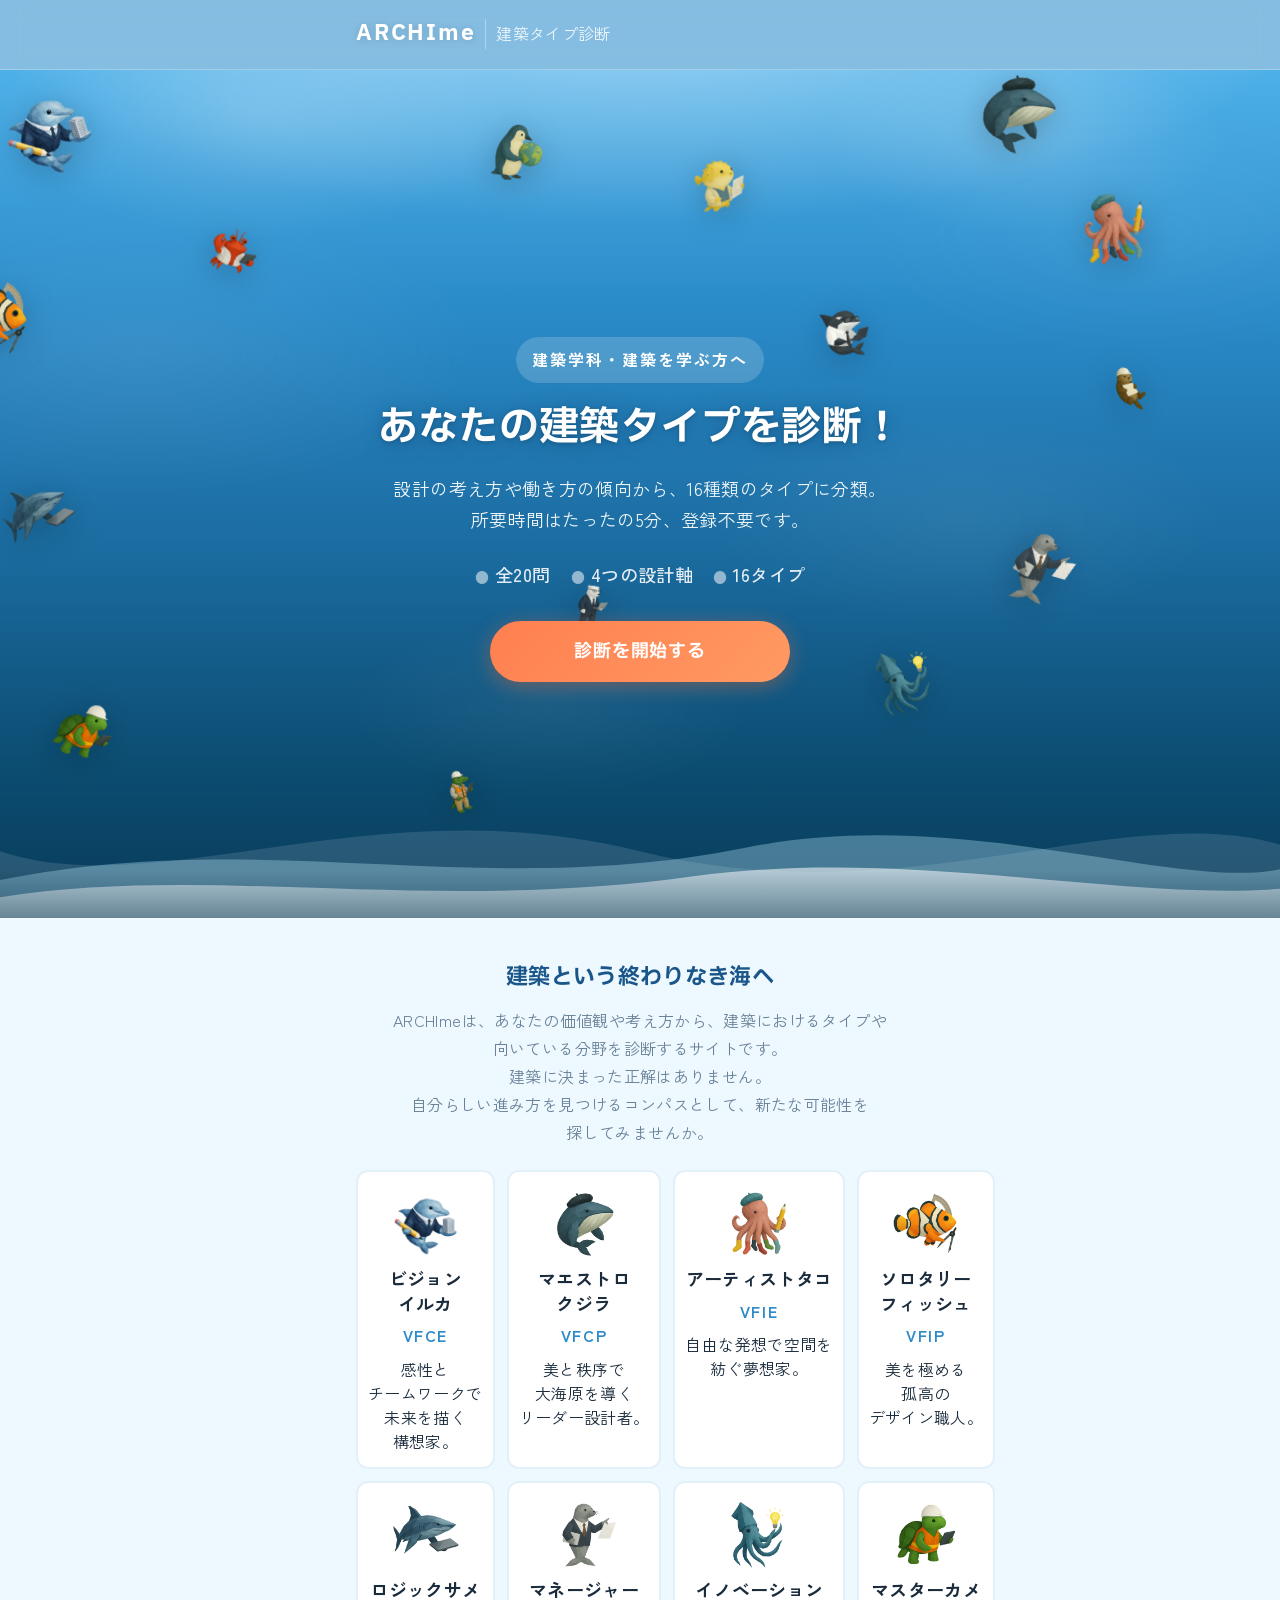
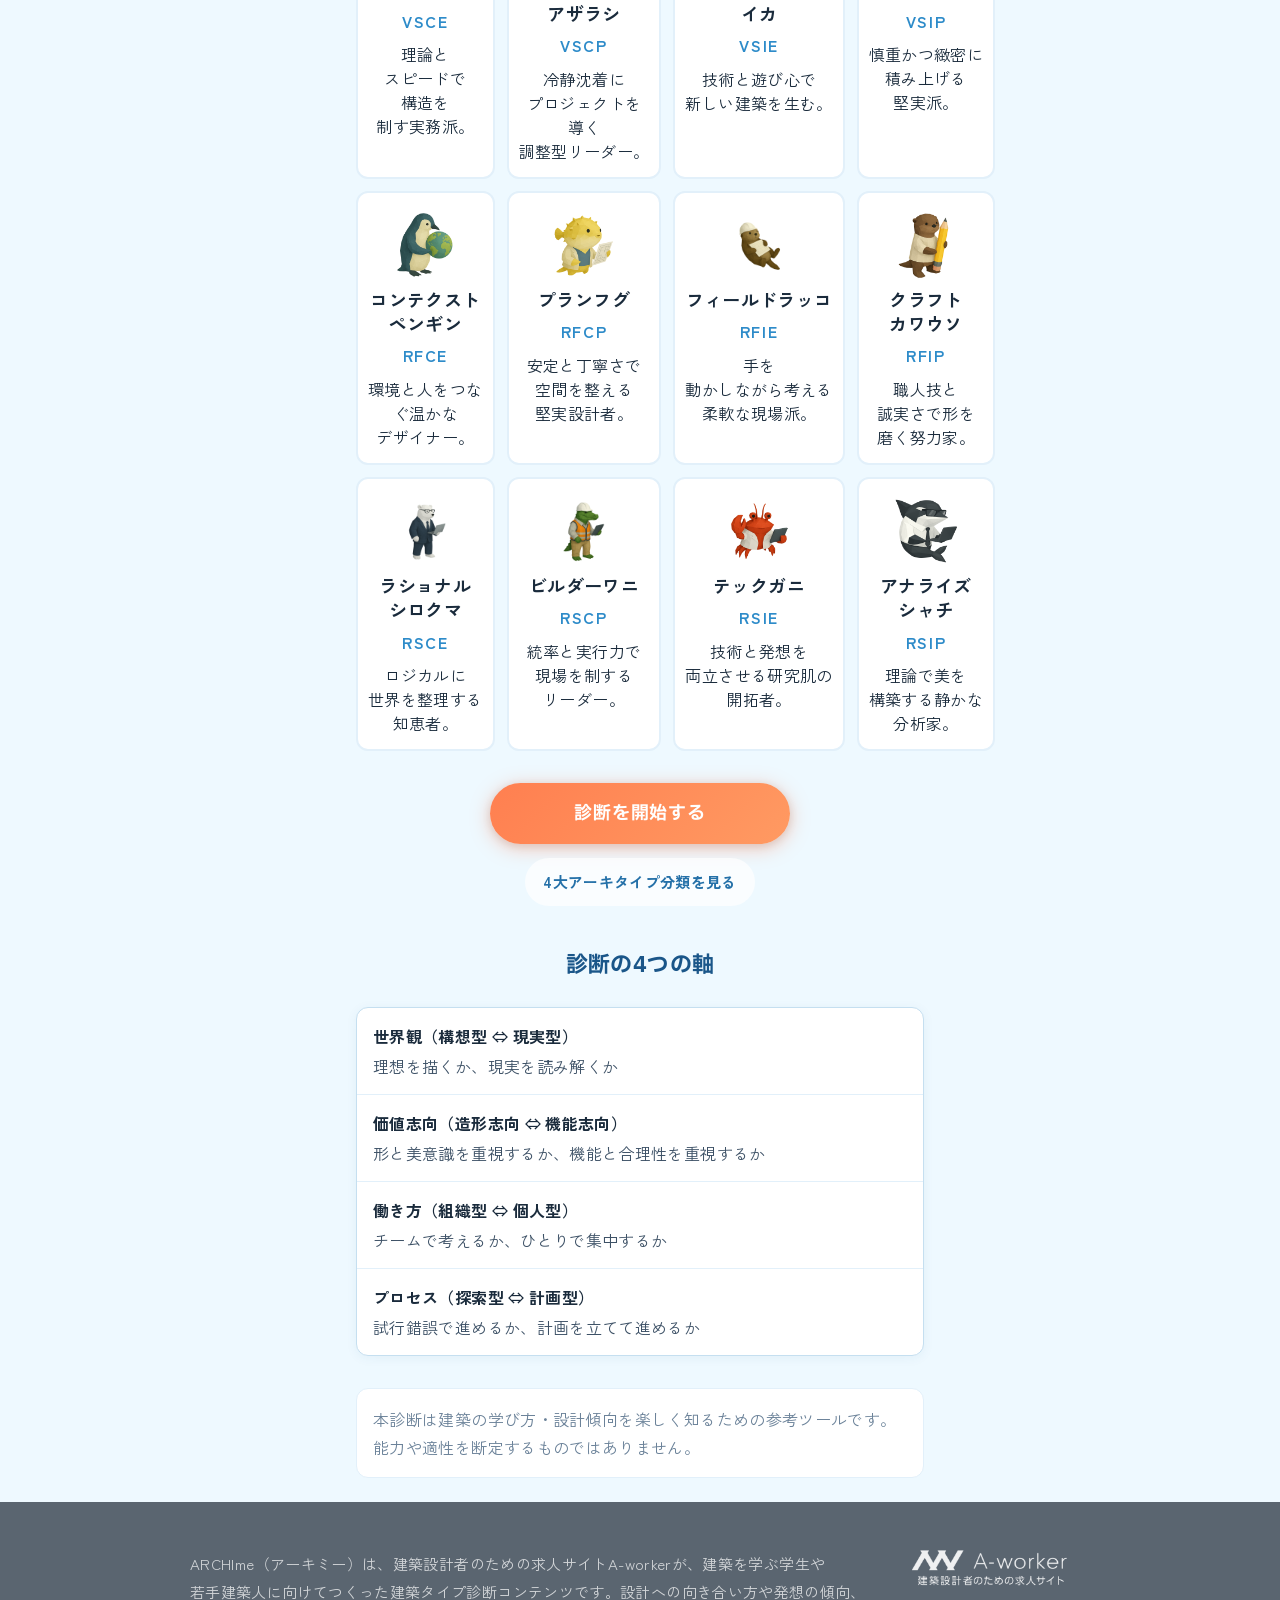
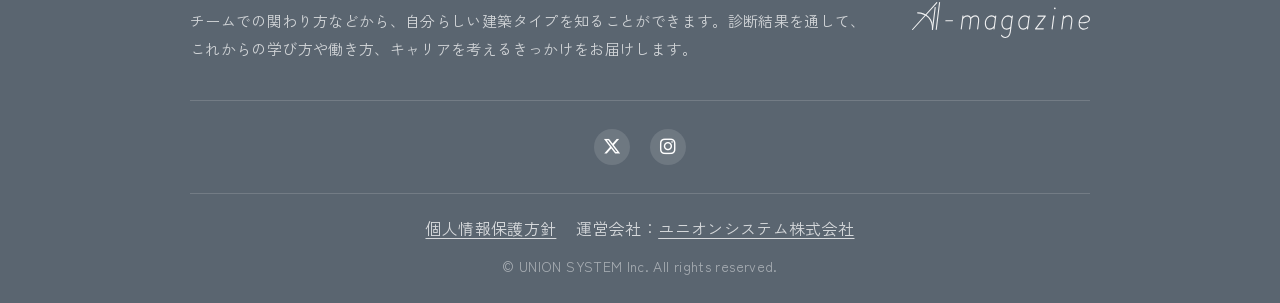
==== commit 596f2f6c: "fix: solved some problems" ====
--- a/index.html
+++ b/index.html
@@ -53,7 +53,7 @@
       <div class="hero-chars" id="hero-chars" aria-hidden="true"></div>
       <div class="hero-content">
         <p class="hero-kicker">建築学科・建築を学ぶ方へ</p>
-        <h1 class="hero-title">あなたの建築タイプを診断！</h1>
+        <h1 class="hero-title">あなたの<br class="sp-br">建築タイプを診断！</h1>
         <p class="hero-lead">設計の考え方や働き方の傾向から、16種類のタイプに分類。<br>所要時間はたったの5分、登録不要です。</p>
         <div class="hero-meta">
           <span>全20問</span>
@@ -66,8 +66,8 @@
 
     <div class="intro-body">
       <section class="types-zukan" id="types">
-        <h2 class="section-title">建築という終わりなき海へ。</h2>
-        <p class="section-lead">建築に、決まった正解はありません。進む航路は、人それぞれ。<br>ARCHImeは、あなたの価値観から自分らしい建築の進み方を見つけるコンパスです。</p>
+        <h2 class="section-title">建築という終わりなき海へ</h2>
+        <p class="section-lead">ARCHImeは、あなたの価値観や考え方から、建築におけるタイプや向いている分野を診断するサイトです。<br>建築に決まった正解はありません。<br>自分らしい進み方を見つけるコンパスとして、新たな可能性を探してみませんか。</p>
         <div class="types-grid" id="intro-types"></div>
         <div class="cta-wrap">
           <button type="button" class="btn-cta" onclick="startQuiz()">診断を開始する</button>
--- a/assets/css/style.css
+++ b/assets/css/style.css
@@ -44,6 +44,8 @@
   letter-spacing: .02em;
   -webkit-font-smoothing: antialiased;
   overflow-x: hidden;
+  word-break: normal;
+  word-break: auto-phrase;
 }
 button { font-family: inherit; cursor: pointer; border: none; background: none; }
 a { color: inherit; text-decoration: none; }
@@ -262,7 +264,10 @@
   font-size: clamp(28px, 6.2vw, 40px);
   line-height: 1.35;
   text-shadow: 0 2px 20px rgba(0, 40, 80, .35), 0 1px 4px rgba(0, 0, 0, .2);
-  text-wrap: balance;
+}
+.sp-br { display: none; }
+@media (max-width: 600px) {
+  .sp-br { display: block; }
 }
 .hero-lead {
   margin-top: 18px;
@@ -382,7 +387,7 @@
   font-weight: 700;
   color: var(--ink);
   line-height: 1.35;
-  word-break: keep-all;
+  word-break: normal; word-break: auto-phrase;
   overflow-wrap: break-word;
 }
 .type-card-tagline {
@@ -742,7 +747,7 @@
 .arch-sub { font-size: 15px; font-weight: 700; color: var(--sea-700); margin-top: 6px; }
 .arch-desc { font-size: 16px; line-height: 1.8; color: var(--ink-soft); margin-bottom: 18px; }
 .arch-types {
-  grid-template-columns: repeat(4, 1fr);
+  grid-template-columns: repeat(2, 1fr);
 }
 .arch-meta {
   margin-top: 18px;
@@ -835,7 +840,7 @@
   margin-bottom: 12px;
   border-bottom: 2px solid var(--sea-600);
   padding-bottom: 12px;
-  word-break: keep-all;
+  word-break: normal; word-break: auto-phrase;
   overflow-wrap: break-word;
 }
 .board-tagline {
@@ -1198,6 +1203,7 @@
 .compat-head-row { display: flex; gap: 10px; align-items: center; }
 .compat-head { color: var(--sea-700); font-weight: 700; font-size: 16px; }
 .compat-body { margin: 0; color: var(--ink-soft); line-height: 1.85; }
+.compat-solution { font-weight: 700; color: var(--type-deep, var(--ink-main)); display: inline-block; margin-top: 8px; }
 .compat-item b { color: var(--sea-700); font-weight: 700; }
 
 .char-thumb {
@@ -1244,7 +1250,7 @@
   line-height: 1.4;
   color: var(--ink-soft);
   font-weight: 500;
-  word-break: keep-all;
+  word-break: normal; word-break: auto-phrase;
   overflow-wrap: break-word;
 }
 .type-chip.you {
@@ -1364,22 +1370,24 @@
 @media (max-width: 600px) {
   .footer-top { flex-direction: column; gap: 24px; }
   .footer-brand-links { flex-direction: row; }
+  .board-sheet { flex-direction: column-reverse; align-items: center; gap: 20px; }
+  .board-meta { width: 100%; }
+  .board-cutout { flex: none; width: min(64vw, 260px); }
+  .hero-char { opacity: .85; }
 }
 
 .sr-canvas { position: fixed; left: -9999px; top: 0; }
 
-@media (min-width: 480px) {
-  .types-grid { grid-template-columns: repeat(2, 1fr); }
-  .types-all-grid { grid-template-columns: repeat(2, 1fr); }
+@media (min-width: 600px) {
+  .types-grid { grid-template-columns: repeat(4, 1fr); }
+  .types-all-grid { grid-template-columns: repeat(4, 1fr); }
   .type-chip-name { font-size: 16px; }
-  .arch-types { grid-template-columns: repeat(2, 1fr); }
+  .arch-types { grid-template-columns: repeat(4, 1fr); }
 }
 
 @media (max-width: 400px) {
-  .q-opts { grid-template-columns: 1fr 1fr; }
+  .q-opts { grid-template-columns: repeat(4, 1fr); gap: 4px; }
+  .q-opt { font-size: 12px; padding: 10px 2px; word-break: normal; word-break: auto-phrase; }
+  .q-opt small { font-size: 11px; }
   .sw-grid { grid-template-columns: 1fr; }
-  .board-sheet { flex-direction: column-reverse; align-items: center; }
-  .board-meta { width: 100%; }
-  .board-cutout { flex: none; width: min(72vw, 280px); }
-  .hero-char { opacity: .85; }
-}
+}
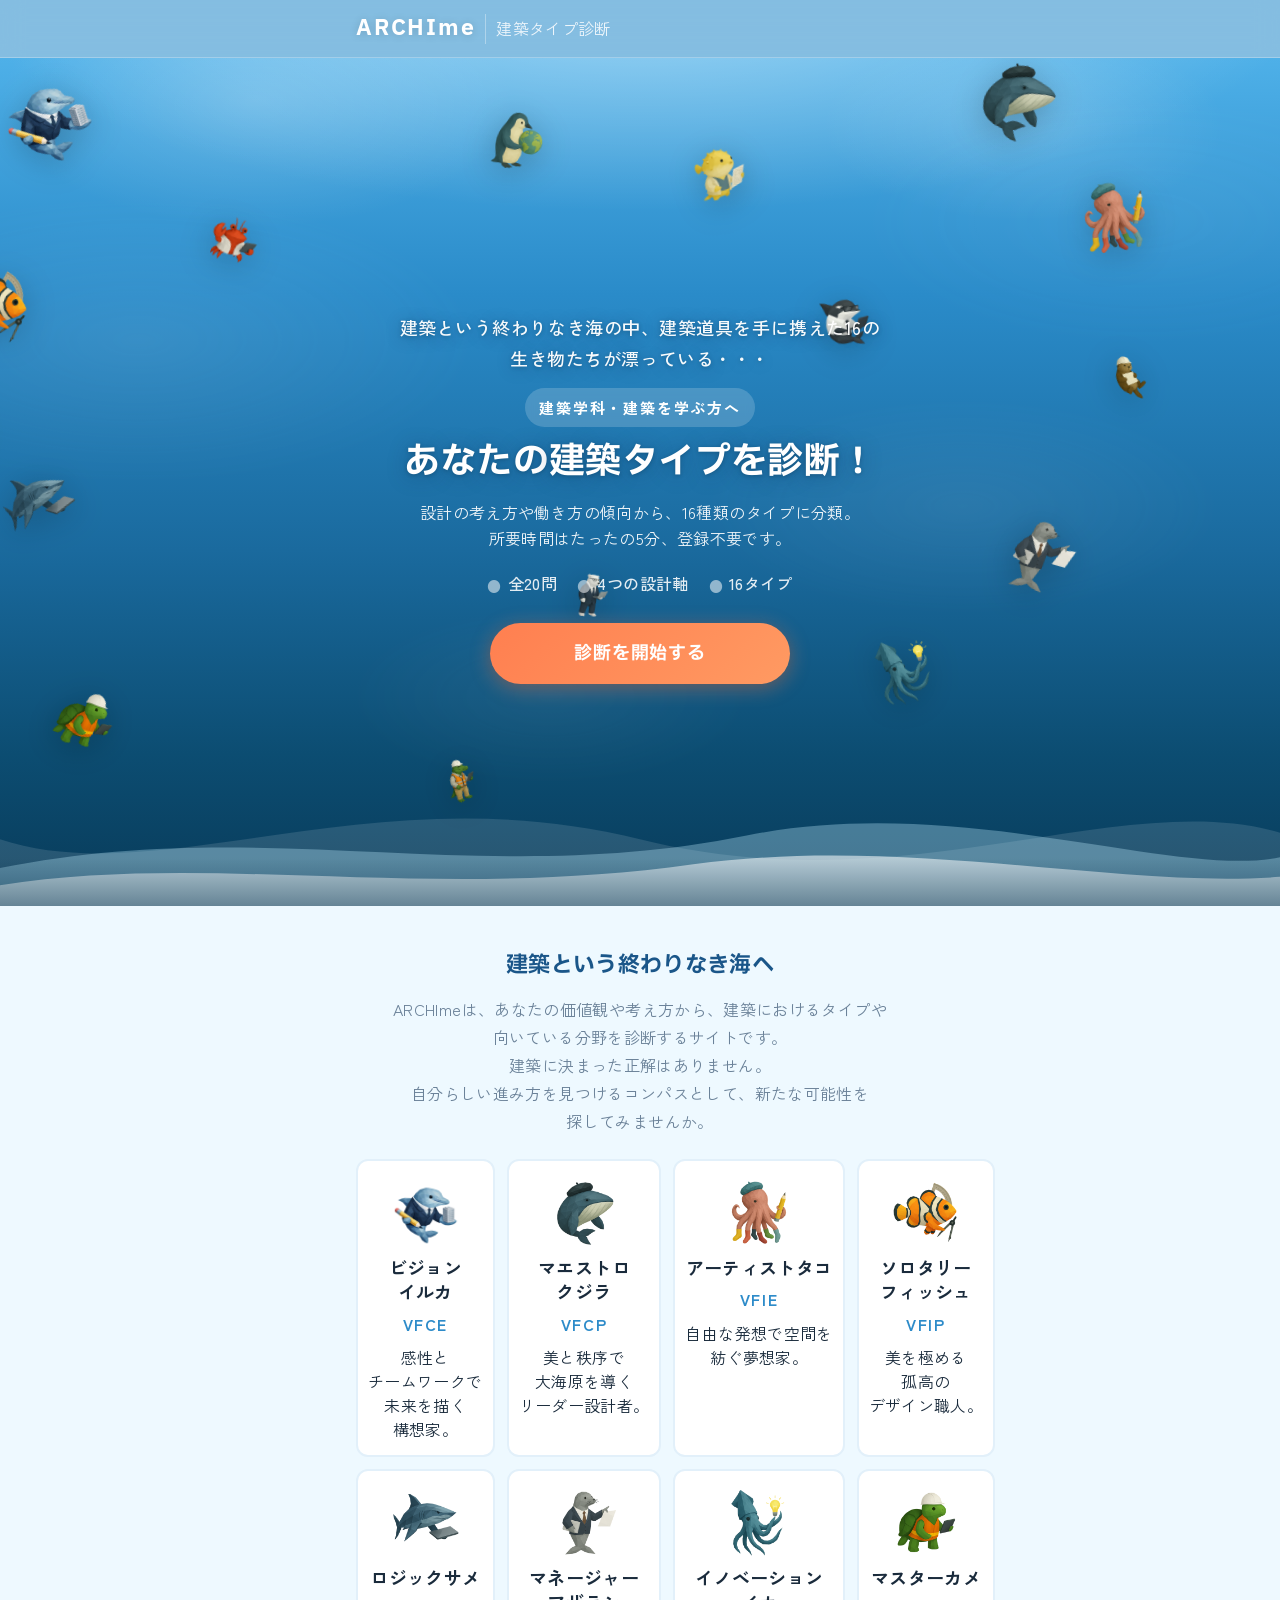
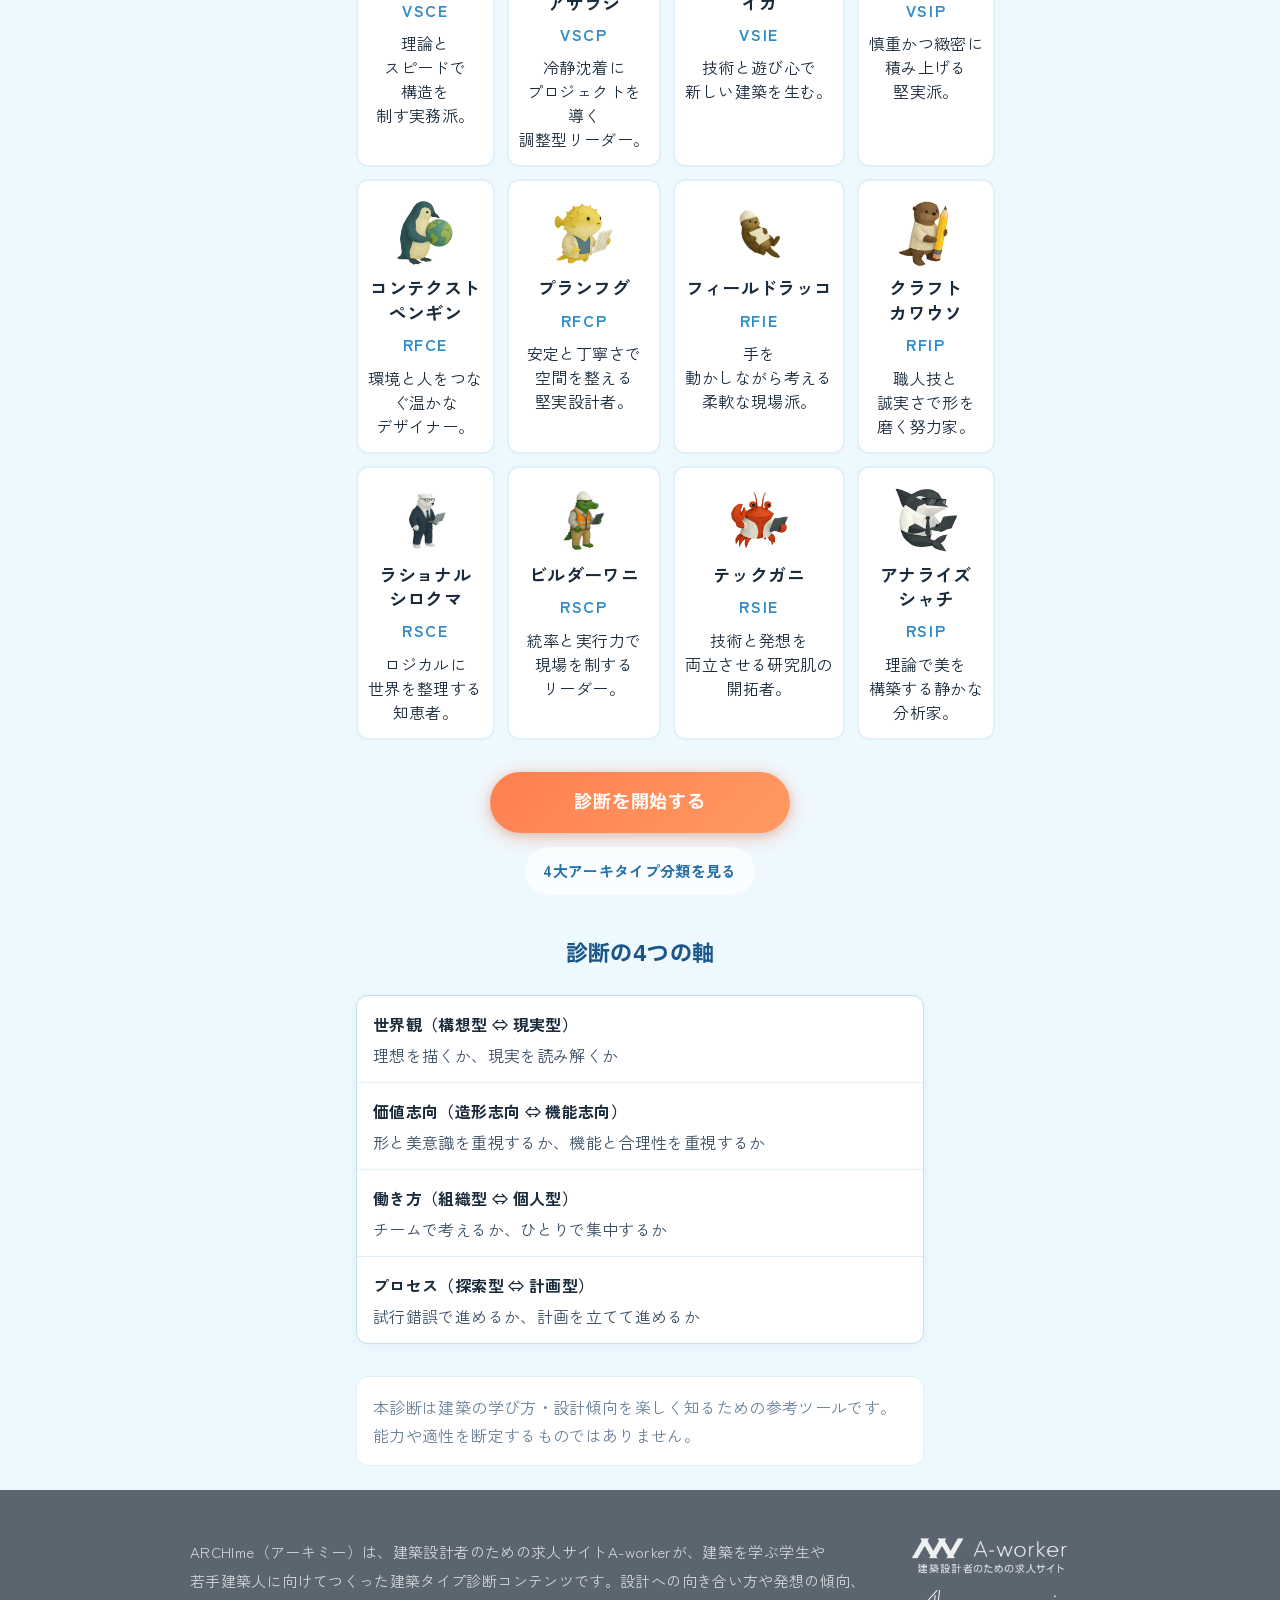
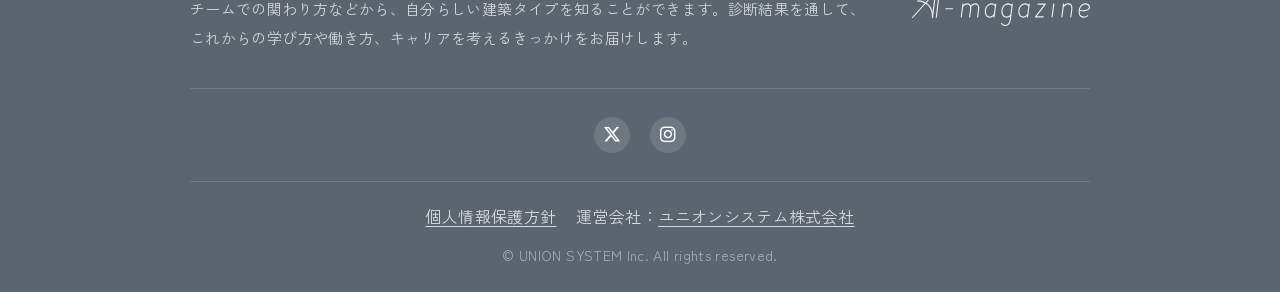
==== commit 7f5c9adb: "fix: update Open Graph image references to use PNG format; add LINE sharing button; enhance hero sec" ====
--- a/index.html
+++ b/index.html
@@ -9,7 +9,7 @@
 <meta property="og:title" content="ARCHIme｜建築タイプ診断">
 <meta property="og:description" content="あなたはどんな建築家タイプ？ 無料・登録不要で診断できます。">
 <meta property="og:locale" content="ja_JP">
-<meta property="og:image" content="assets/og.svg" id="meta-og-image">
+<meta property="og:image" content="assets/og.png" id="meta-og-image">
 <meta name="twitter:card" content="summary_large_image">
 <link rel="icon" href="assets/favicon.svg" type="image/svg+xml">
 <link rel="preconnect" href="https://fonts.googleapis.com">
@@ -52,6 +52,7 @@
       <div class="hero-seabed" aria-hidden="true"></div>
       <div class="hero-chars" id="hero-chars" aria-hidden="true"></div>
       <div class="hero-content">
+        <p class="hero-story">建築という終わりなき海の中、建築道具を手に携えた16の生き物たちが漂っている・・・</p>
         <p class="hero-kicker">建築学科・建築を学ぶ方へ</p>
         <h1 class="hero-title">あなたの<br class="sp-br">建築タイプを診断！</h1>
         <p class="hero-lead">設計の考え方や働き方の傾向から、16種類のタイプに分類。<br>所要時間はたったの5分、登録不要です。</p>
@@ -190,6 +191,9 @@
               <button type="button" class="share-panel-btn x" id="sh-x" aria-label="X（Twitter）でシェア">
                 <i class="fa-brands fa-x-twitter"></i>
               </button>
+              <button type="button" class="share-panel-btn line" id="sh-line" aria-label="LINEでシェア">
+                <i class="fa-brands fa-line"></i>
+              </button>
               <button type="button" class="share-panel-btn insta" id="sh-insta" aria-label="Instagramでシェア">
                 <i class="fa-brands fa-instagram"></i>
               </button>
--- a/assets/css/style.css
+++ b/assets/css/style.css
@@ -57,30 +57,49 @@
   z-index: 100;
   transition: background .3s, border-color .3s;
 }
-body.view-intro .site-header {
+/* Blur/background live on a pseudo-element behind the text, not on the
+   header itself — Safari can clip the edges of foreground text when
+   backdrop-filter is applied directly to the element containing it. */
+.site-header::before {
+  content: '';
+  position: absolute;
+  inset: 0;
+  z-index: 0;
+  pointer-events: none;
+}
+body.view-intro .site-header::before {
   background: rgba(46, 140, 200, .55);
   border-bottom: 1px solid rgba(255, 255, 255, .25);
   backdrop-filter: blur(12px);
-  position: sticky;
-}
-body:not(.view-intro) .site-header {
+  -webkit-backdrop-filter: blur(12px);
+}
+body:not(.view-intro) .site-header::before {
   background: rgba(255, 255, 255, .94);
   border-bottom: 1px solid var(--line);
   backdrop-filter: blur(8px);
+  -webkit-backdrop-filter: blur(8px);
 }
 .site-header-inner {
+  position: relative;
+  z-index: 1;
   max-width: var(--max);
   margin: 0 auto;
   padding: 14px 16px;
   display: flex;
-  align-items: baseline;
+  align-items: center;
   gap: 10px;
 }
 .site-logo {
+  display: inline-flex;
+  align-items: center;
+  line-height: 1.2;
+  padding: 2px 0;
   font-family: var(--font-display);
   font-weight: 700;
   font-size: 22px;
   letter-spacing: .08em;
+  white-space: nowrap;
+  overflow: visible;
 }
 body.view-intro .site-logo { color: #fff; text-shadow: 0 1px 8px rgba(0,0,0,.15); }
 body:not(.view-intro) .site-logo { color: var(--sea-800); }
@@ -246,23 +265,35 @@
   text-align: center;
   color: #fff;
 }
+.hero-story {
+  font-family: var(--font-display);
+  font-size: clamp(15px, 3.6vw, 18px);
+  font-weight: 500;
+  line-height: 1.7;
+  letter-spacing: .03em;
+  color: rgba(255,255,255,.96);
+  text-shadow: 0 2px 16px rgba(0, 40, 80, .4), 0 1px 4px rgba(0, 0, 0, .2);
+  margin-bottom: 14px;
+  text-wrap: pretty;
+}
 .hero-kicker {
   display: inline-block;
-  font-size: 16px;
+  font-size: 15px;
   font-weight: 700;
   letter-spacing: .12em;
-  padding: 8px 16px;
-  margin-bottom: 18px;
+  padding: 6px 14px;
+  margin-bottom: 12px;
   background: rgba(255,255,255,.18);
   border-radius: var(--radius-pill);
   backdrop-filter: blur(4px);
+  -webkit-backdrop-filter: blur(4px);
   white-space: nowrap;
 }
 .hero-title {
   font-family: var(--font-display);
   font-weight: 700;
-  font-size: clamp(28px, 6.2vw, 40px);
-  line-height: 1.35;
+  font-size: clamp(26px, 5.6vw, 36px);
+  line-height: 1.3;
   text-shadow: 0 2px 20px rgba(0, 40, 80, .35), 0 1px 4px rgba(0, 0, 0, .2);
 }
 .sp-br { display: none; }
@@ -270,9 +301,9 @@
   .sp-br { display: block; }
 }
 .hero-lead {
-  margin-top: 18px;
-  font-size: 18px;
-  line-height: 1.75;
+  margin-top: 14px;
+  font-size: 16px;
+  line-height: 1.6;
   color: rgba(255,255,255,.92);
   text-wrap: pretty;
 }
@@ -281,8 +312,8 @@
   justify-content: center;
   flex-wrap: nowrap;
   gap: 8px 20px;
-  margin: 22px 0 30px;
-  font-size: 18px;
+  margin: 18px 0 24px;
+  font-size: 16px;
   font-weight: 500;
   color: rgba(255,255,255,.88);
   white-space: nowrap;
@@ -465,6 +496,7 @@
   background: rgba(238, 249, 255, .96);
   border-bottom: 1px solid var(--line);
   backdrop-filter: blur(8px);
+  -webkit-backdrop-filter: blur(8px);
 }
 .quiz-progress-meta {
   display: flex;
@@ -1096,6 +1128,7 @@
 }
 .share-panel-btn:hover { transform: scale(1.1); opacity: .9; }
 .share-panel-btn.x { background: #000; color: #fff; }
+.share-panel-btn.line { background: #06c755; color: #fff; }
 .share-panel-btn.insta { background: linear-gradient(135deg, #f09433, #e6683c, #dc2743, #cc2366, #bc1888); color: #fff; }
 .share-status {
   font-size: 16px;
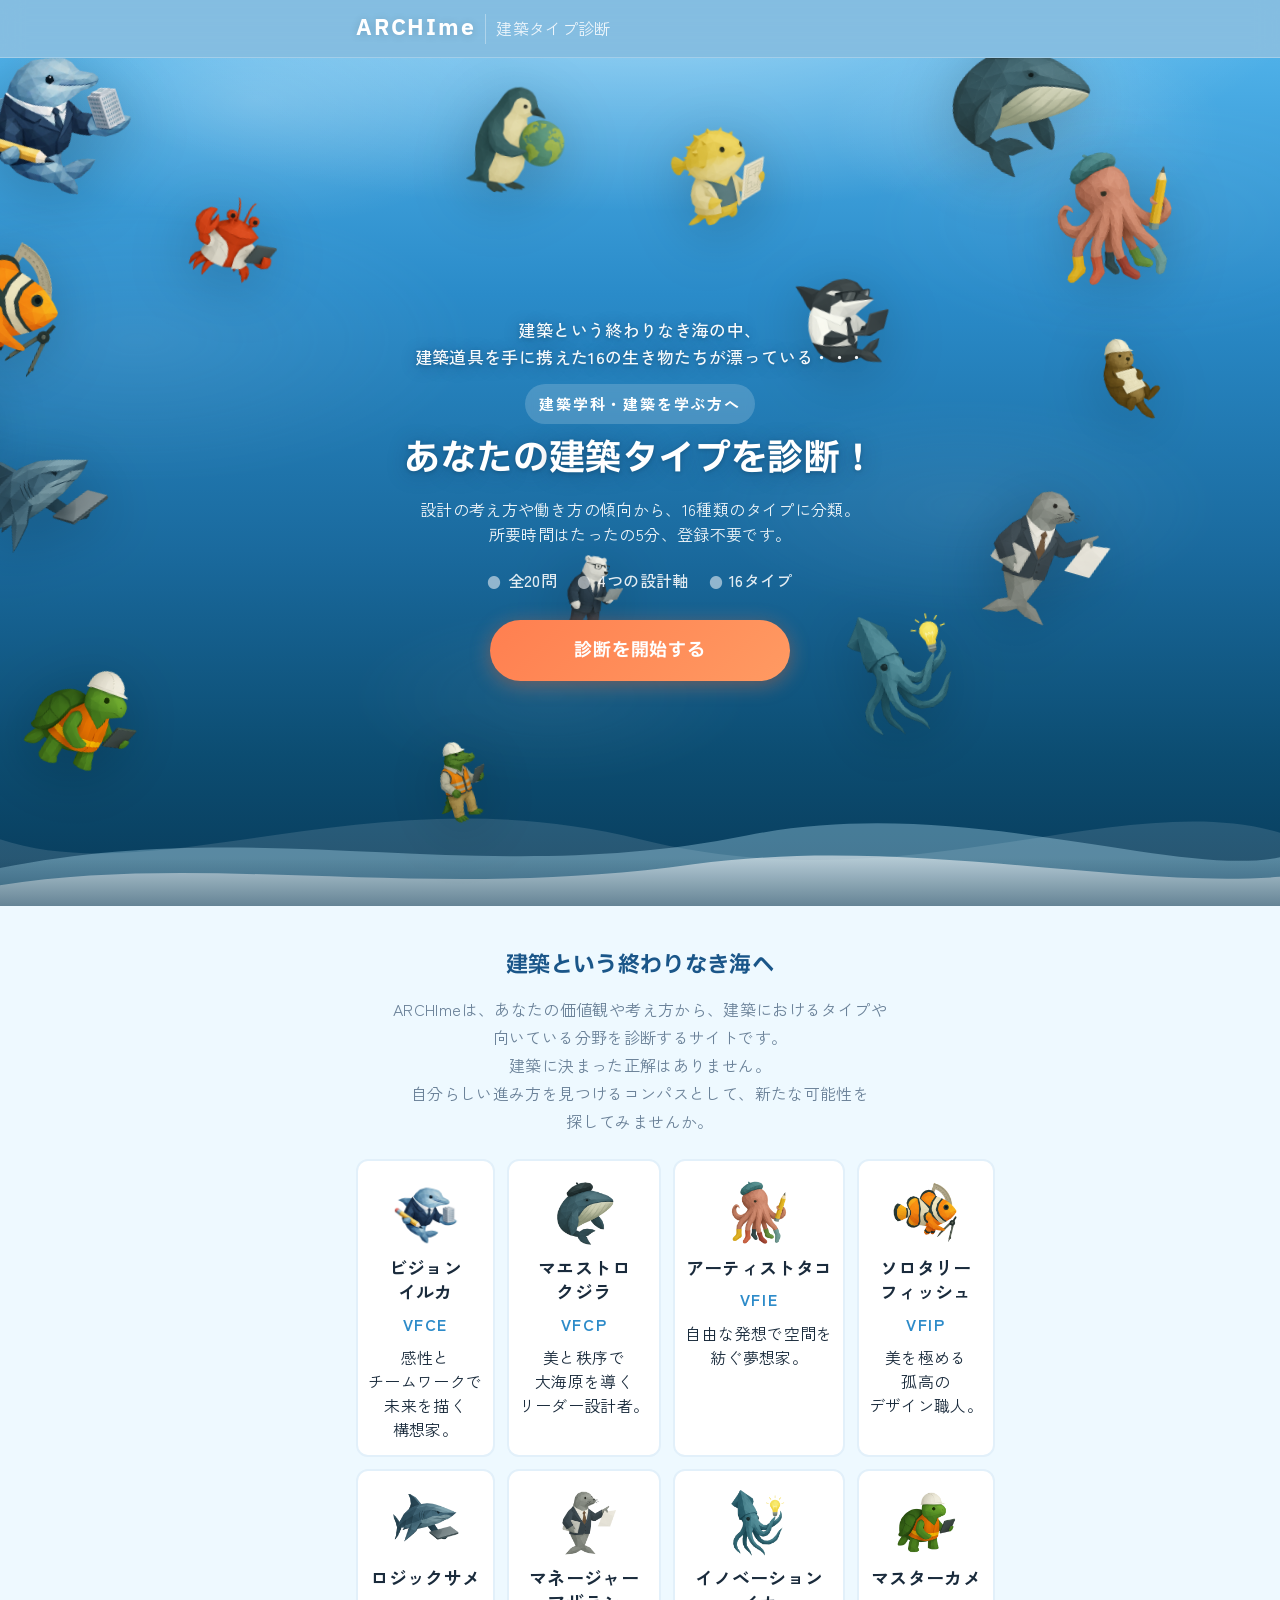
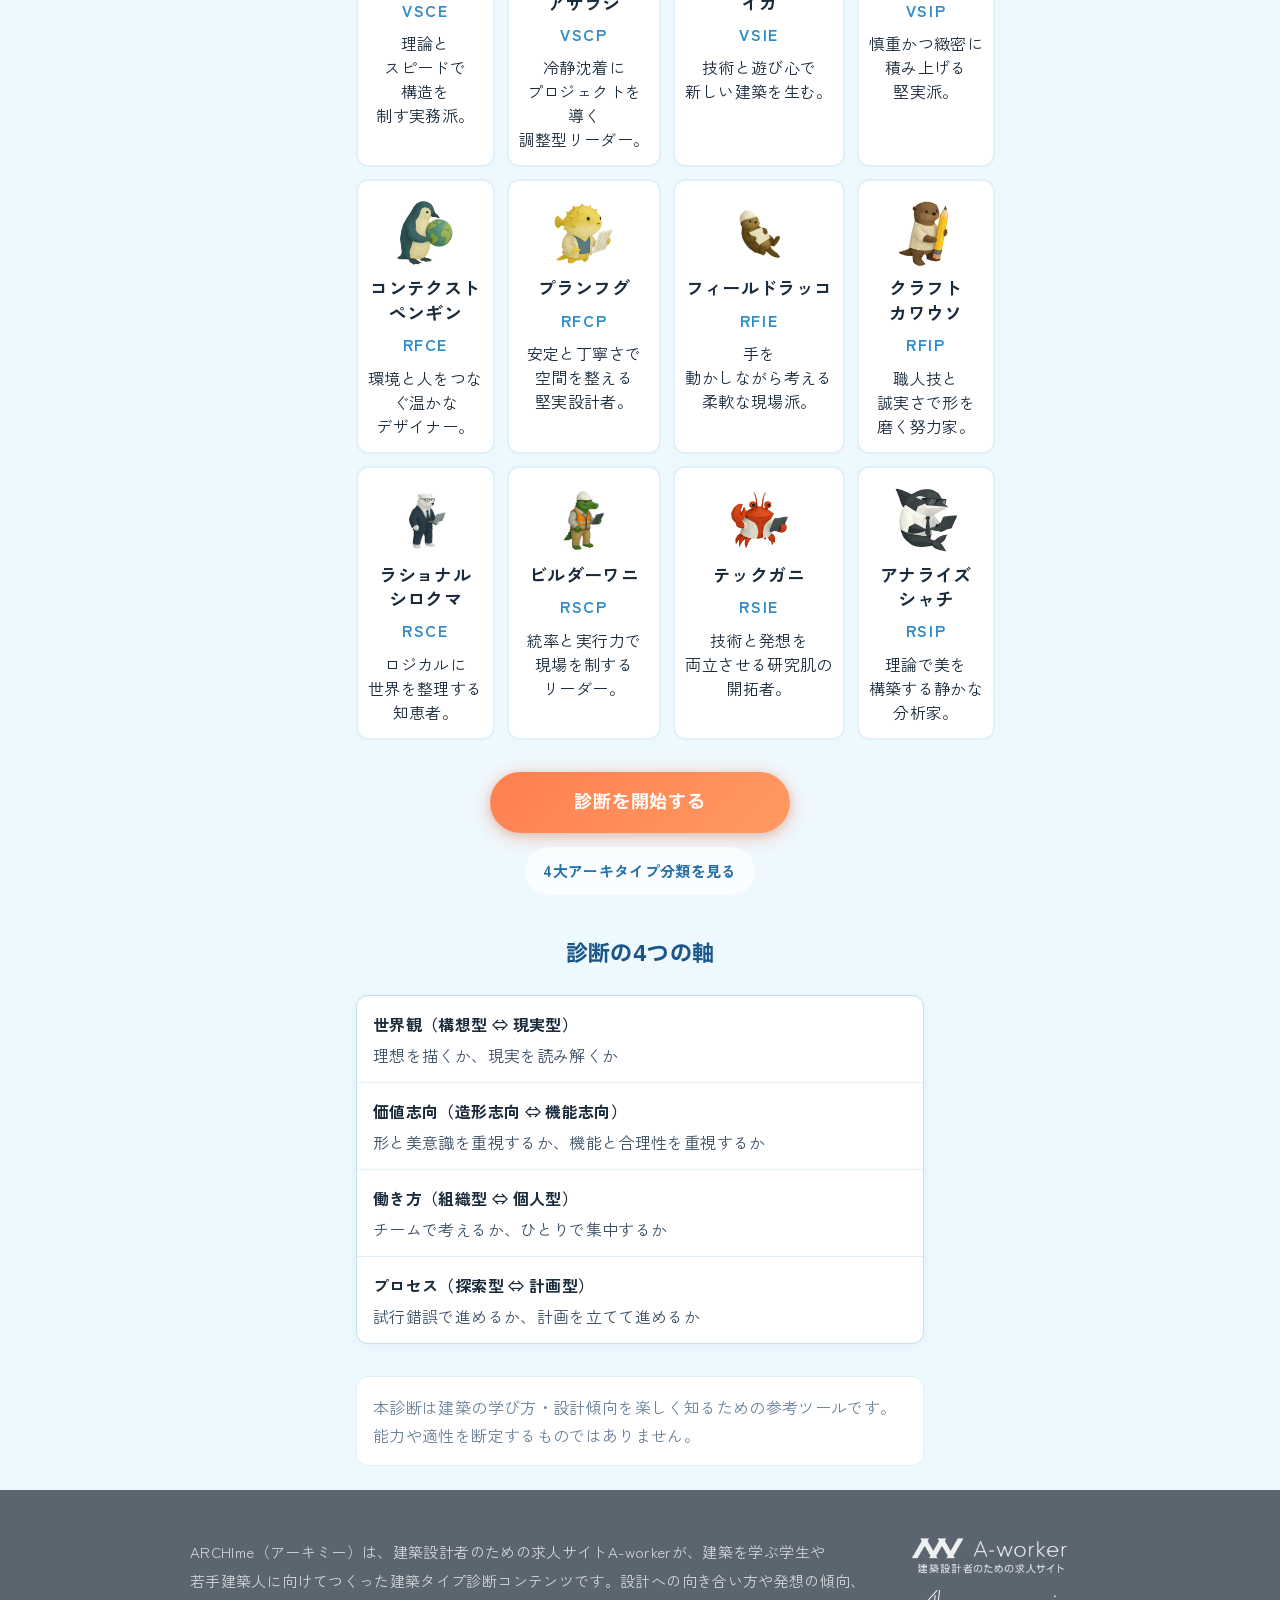
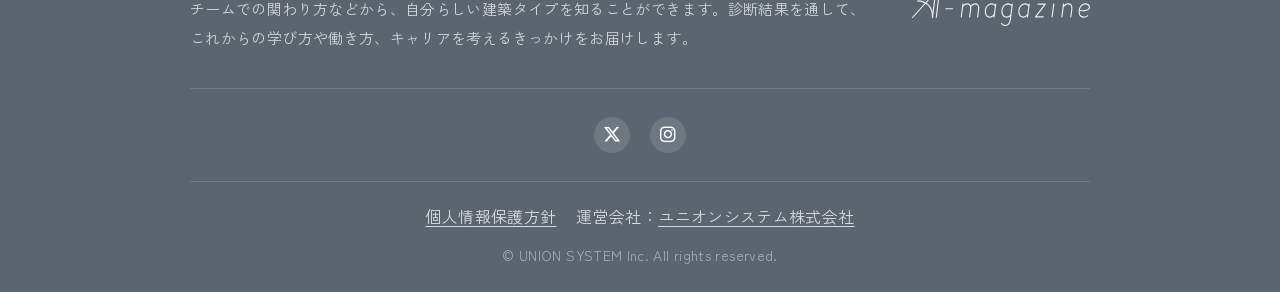
==== commit c31f0e3f: "fix: adjust hero copy line break and scale up hero creatures on larger screens - Add explicit line b" ====
--- a/index.html
+++ b/index.html
@@ -9,7 +9,7 @@
 <meta property="og:title" content="ARCHIme｜建築タイプ診断">
 <meta property="og:description" content="あなたはどんな建築家タイプ？ 無料・登録不要で診断できます。">
 <meta property="og:locale" content="ja_JP">
-<meta property="og:image" content="assets/og.png" id="meta-og-image">
+<meta property="og:image" content="https://archime-nine.vercel.app/assets/og.png" id="meta-og-image">
 <meta name="twitter:card" content="summary_large_image">
 <link rel="icon" href="assets/favicon.svg" type="image/svg+xml">
 <link rel="preconnect" href="https://fonts.googleapis.com">
@@ -52,7 +52,7 @@
       <div class="hero-seabed" aria-hidden="true"></div>
       <div class="hero-chars" id="hero-chars" aria-hidden="true"></div>
       <div class="hero-content">
-        <p class="hero-story">建築という終わりなき海の中、建築道具を手に携えた16の生き物たちが漂っている・・・</p>
+        <p class="hero-story">建築という終わりなき海の中、<br>建築道具を手に携えた16の生き物たちが漂っている・・・</p>
         <p class="hero-kicker">建築学科・建築を学ぶ方へ</p>
         <h1 class="hero-title">あなたの<br class="sp-br">建築タイプを診断！</h1>
         <p class="hero-lead">設計の考え方や働き方の傾向から、16種類のタイプに分類。<br>所要時間はたったの5分、登録不要です。</p>
--- a/assets/css/style.css
+++ b/assets/css/style.css
@@ -234,7 +234,7 @@
 }
 .hero-char {
   position: absolute;
-  transform: rotate(var(--rot, 0deg));
+  transform: rotate(var(--rot, 0deg)) scale(var(--char-scale, 1));
   animation: charFloat var(--dur, 4s) ease-in-out var(--delay, 0s) infinite;
   filter: drop-shadow(0 6px 16px rgba(0,0,0,.22));
   pointer-events: none;
@@ -248,8 +248,23 @@
   background: transparent;
 }
 @keyframes charFloat {
-  0%, 100% { transform: translateY(0) rotate(var(--rot, 0deg)); }
-  50% { transform: translateY(-12px) rotate(calc(var(--rot, 0deg) + 5deg)); }
+  0%, 100% { transform: translateY(0) rotate(var(--rot, 0deg)) scale(var(--char-scale, 1)); }
+  50% { transform: translateY(-12px) rotate(calc(var(--rot, 0deg) + 5deg)) scale(var(--char-scale, 1)); }
+}
+/* Scale up the floating creatures on larger screens so they don't get
+   lost in the wide/tall hero area — keeps the sea-to-creature balance
+   consistent as viewport size grows. */
+@media (min-width: 640px) {
+  .hero-char { --char-scale: 1.3; }
+}
+@media (min-width: 960px) {
+  .hero-char { --char-scale: 1.6; }
+}
+@media (min-width: 1280px) {
+  .hero-char { --char-scale: 1.9; }
+}
+@media (min-width: 1600px) {
+  .hero-char { --char-scale: 2.2; }
 }
 @media (prefers-reduced-motion: reduce) {
   .hero-char, .hero-wave-back, .hero-wave-mid, .hero-wave-front, .hero-caustics, .hero-bubbles li { animation: none; }
@@ -267,14 +282,12 @@
 }
 .hero-story {
   font-family: var(--font-display);
-  font-size: clamp(15px, 3.6vw, 18px);
+  font-size: clamp(12px, 3.2vw, 17px);
   font-weight: 500;
-  line-height: 1.7;
-  letter-spacing: .03em;
+  line-height: 1.6;
   color: rgba(255,255,255,.96);
   text-shadow: 0 2px 16px rgba(0, 40, 80, .4), 0 1px 4px rgba(0, 0, 0, .2);
   margin-bottom: 14px;
-  text-wrap: pretty;
 }
 .hero-kicker {
   display: inline-block;
